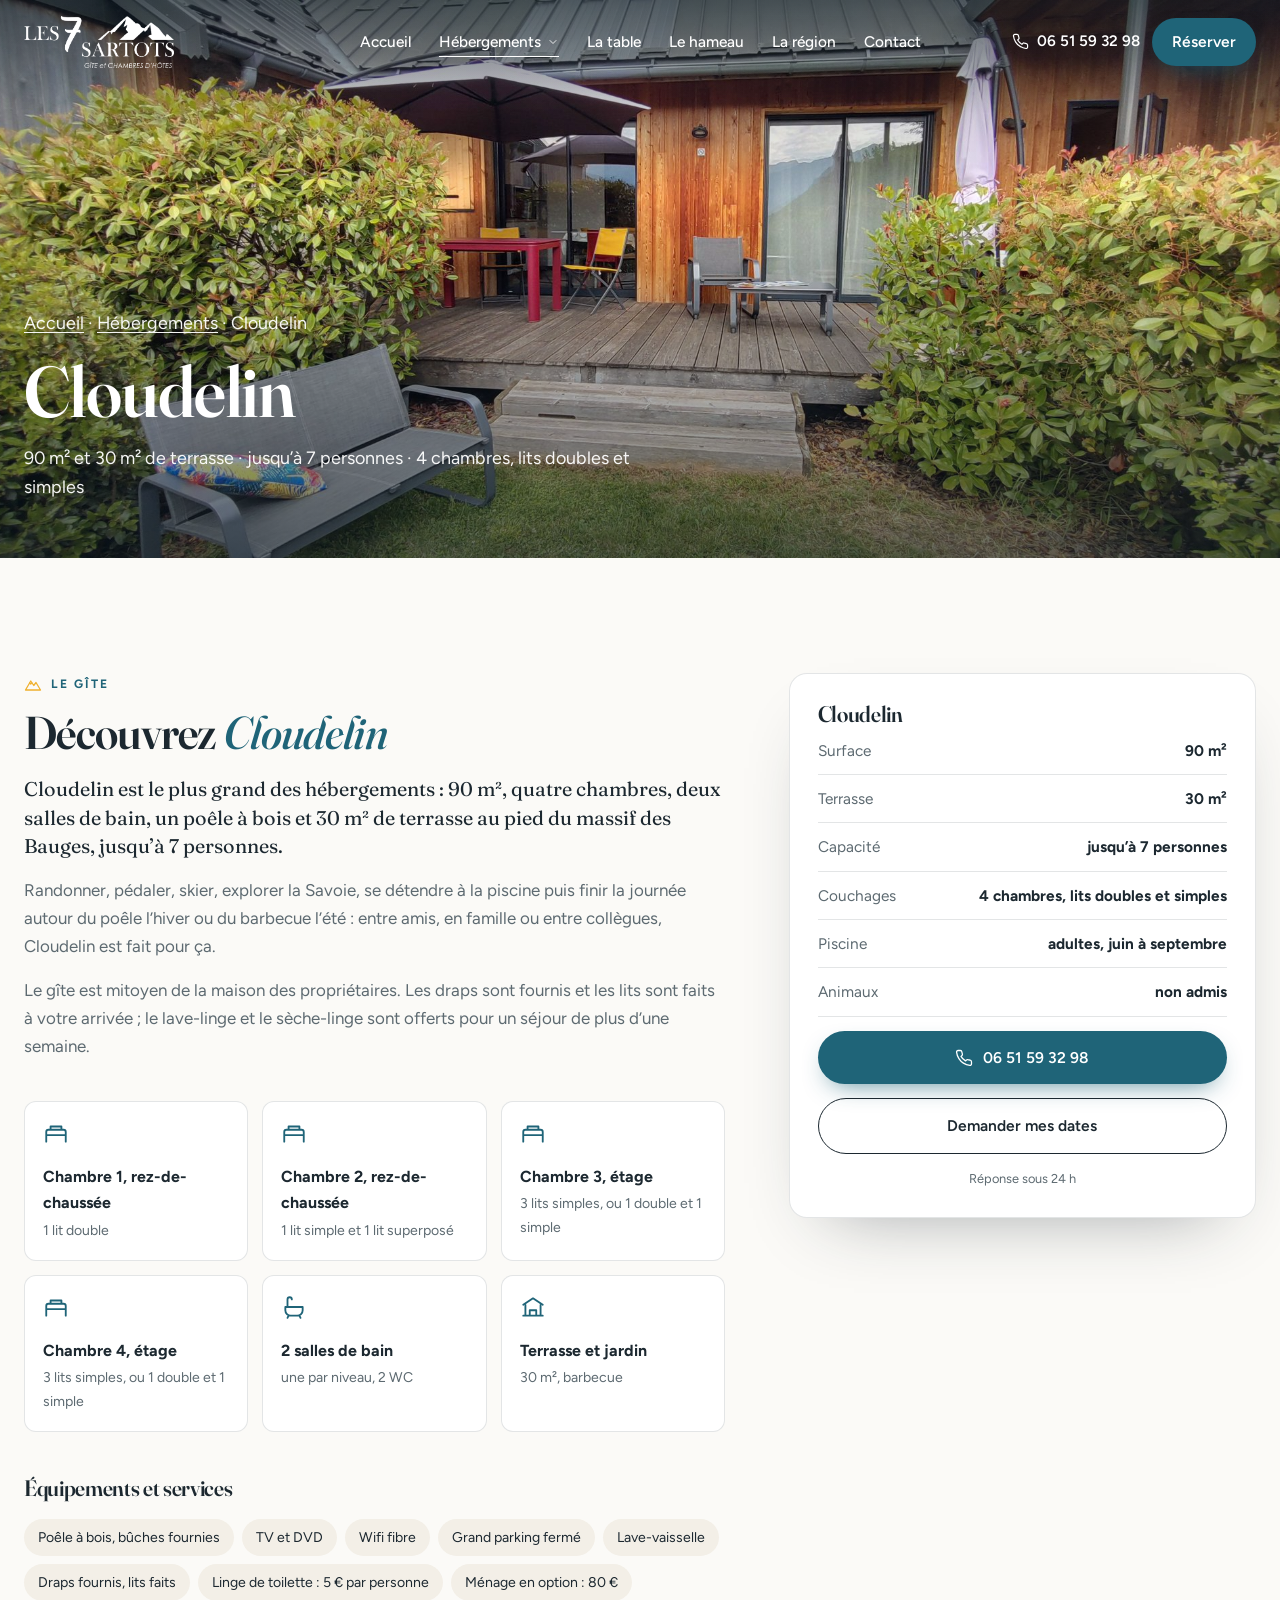
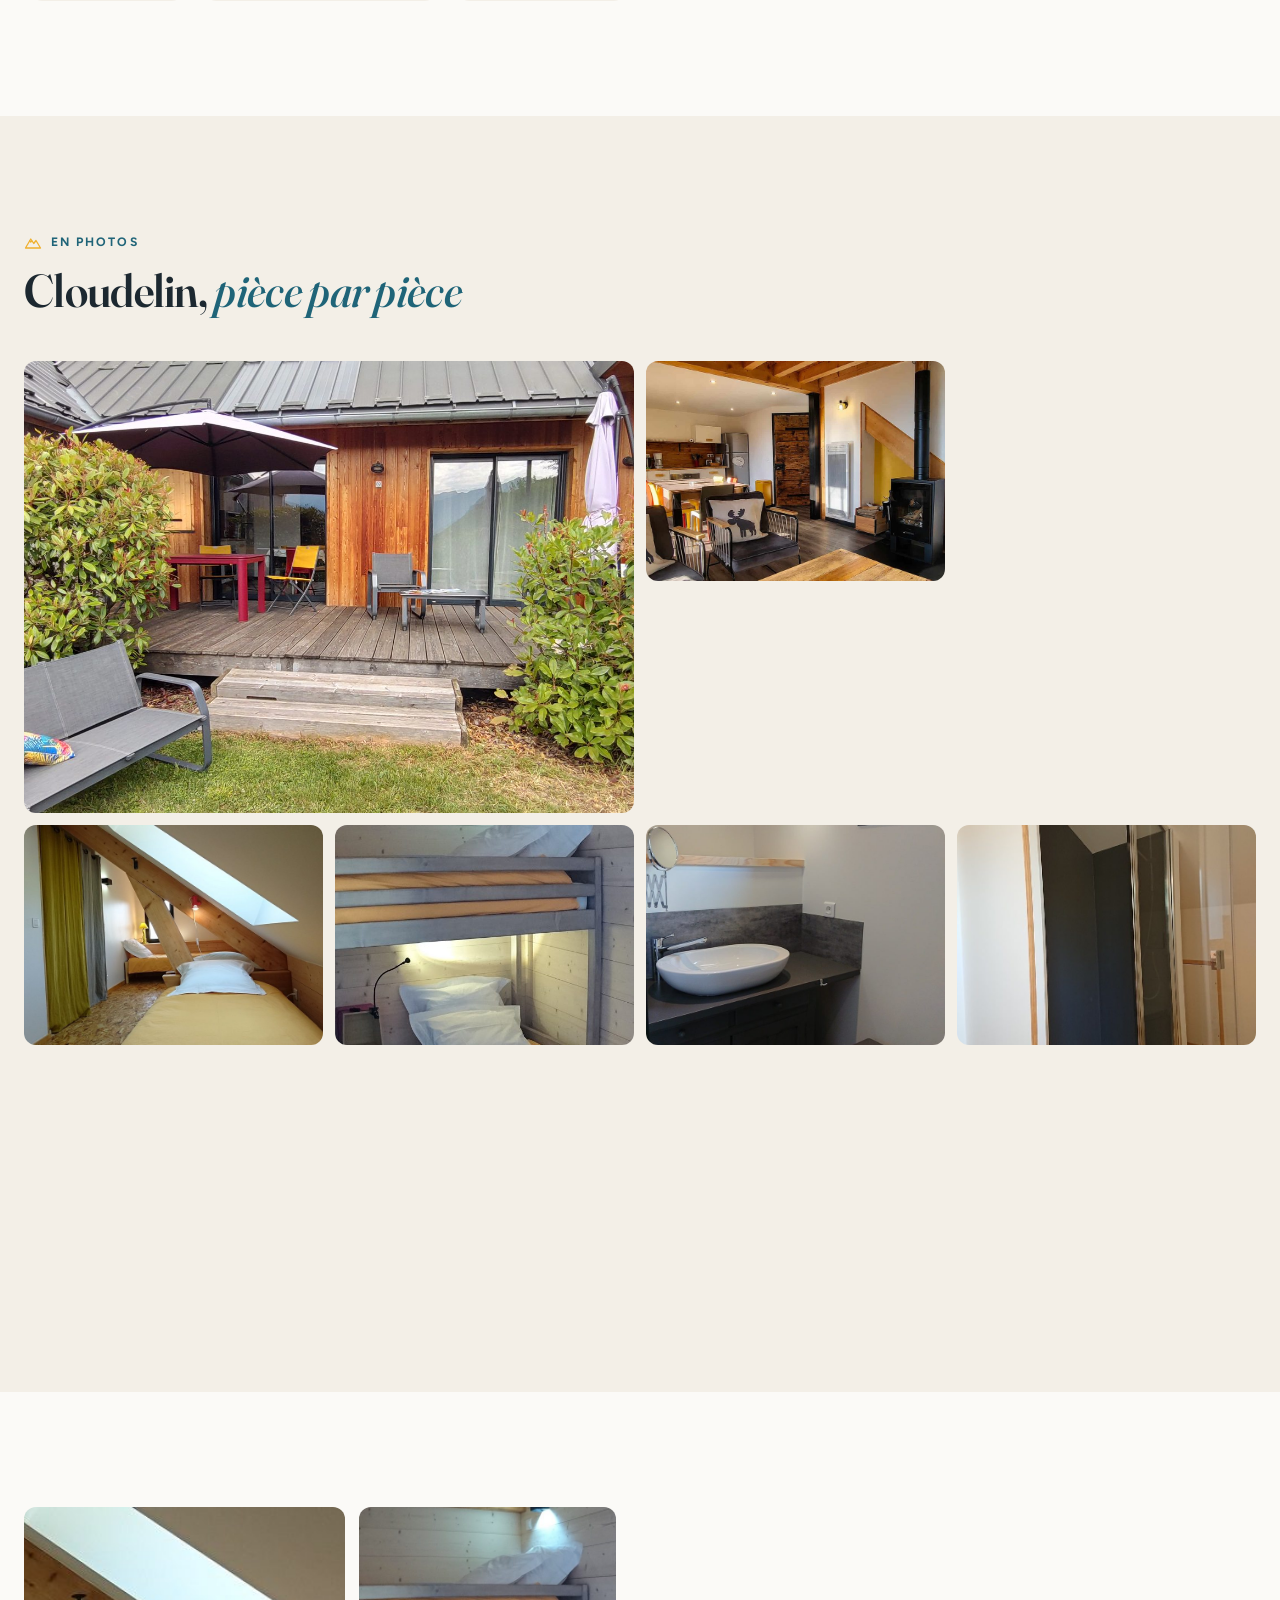
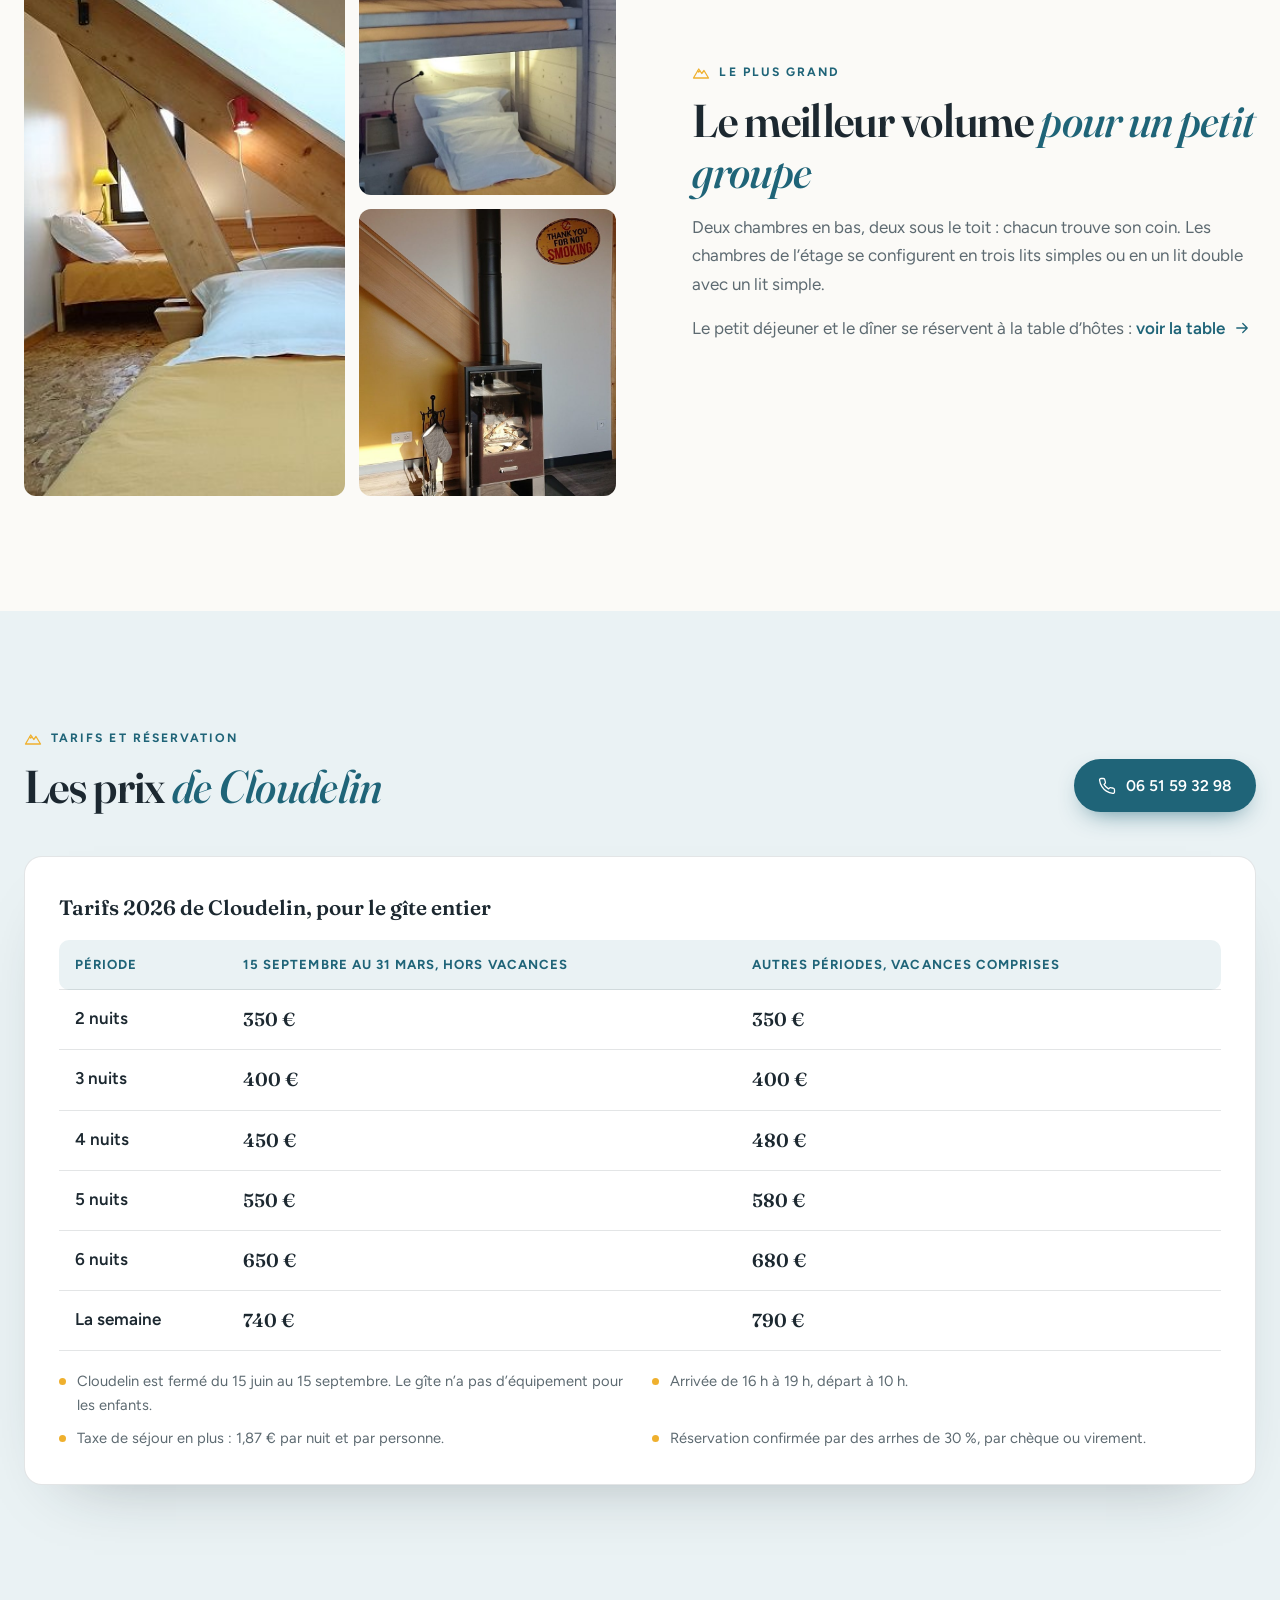
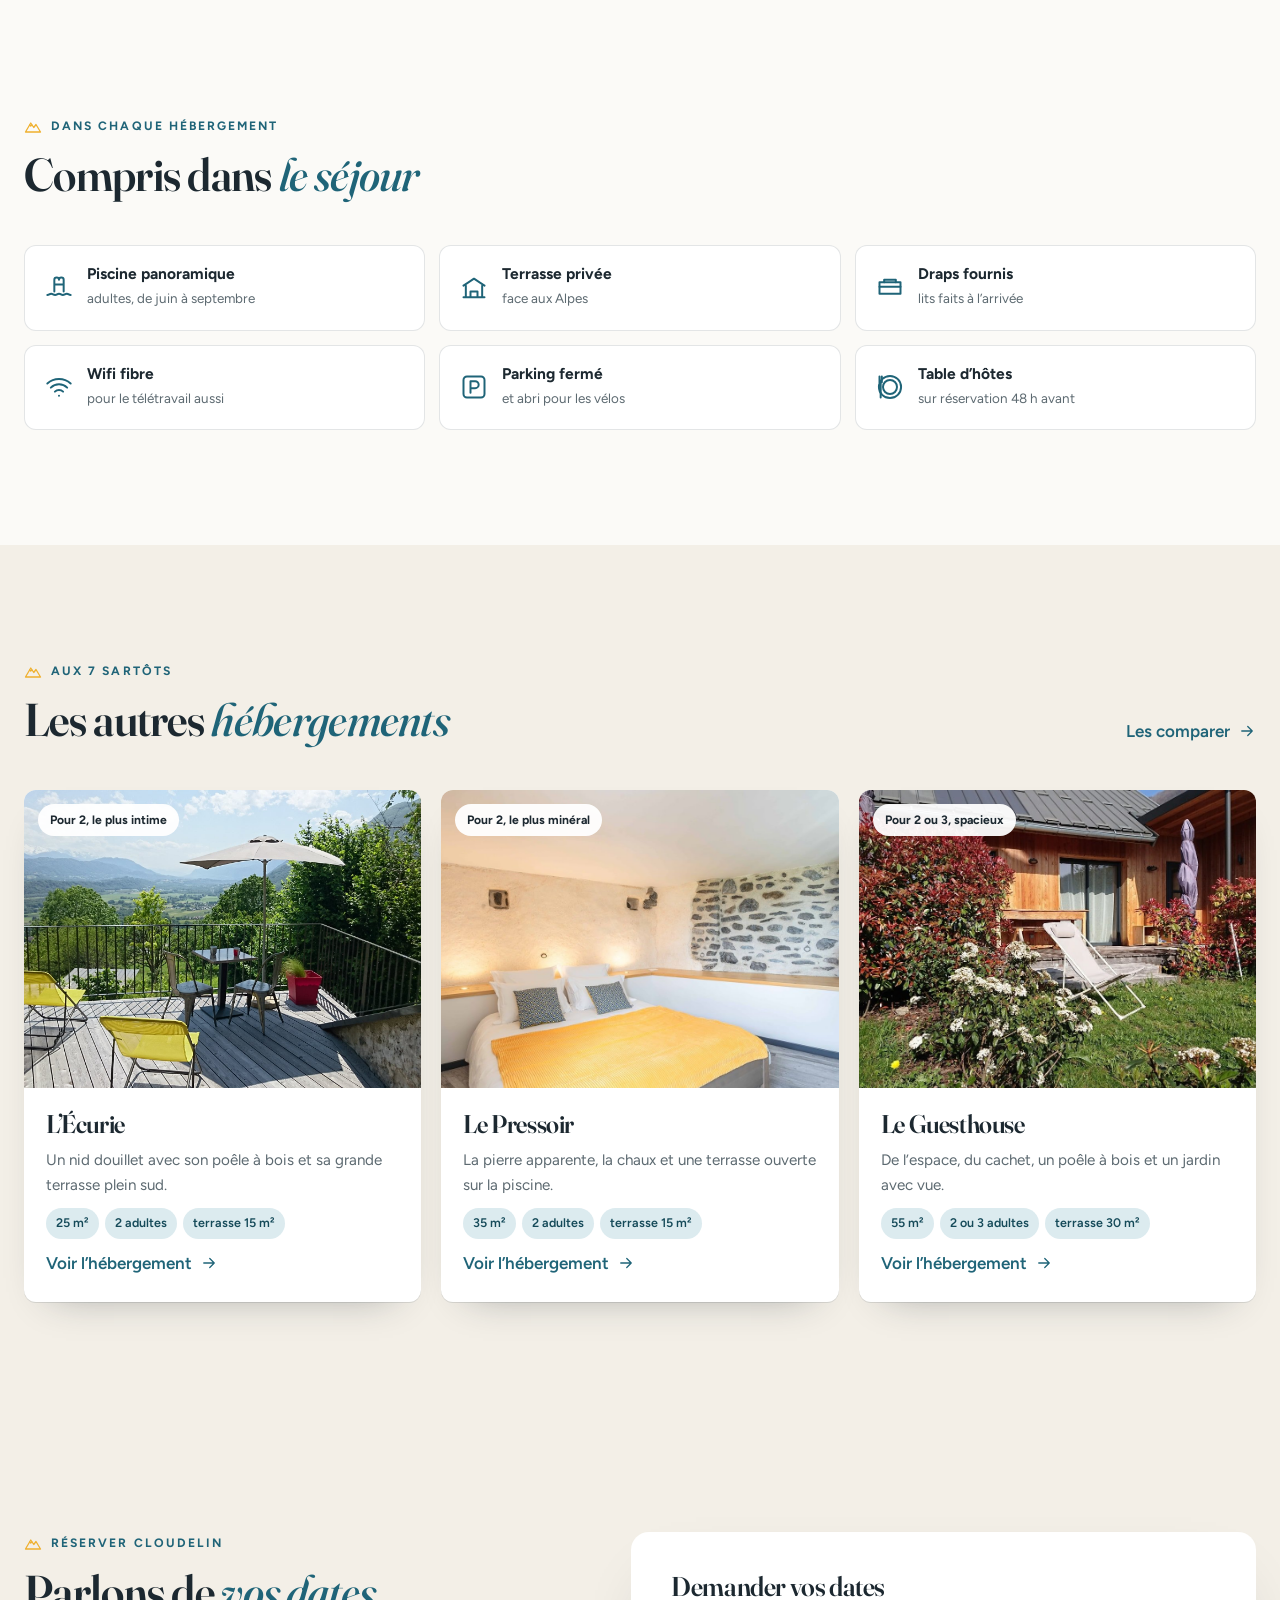
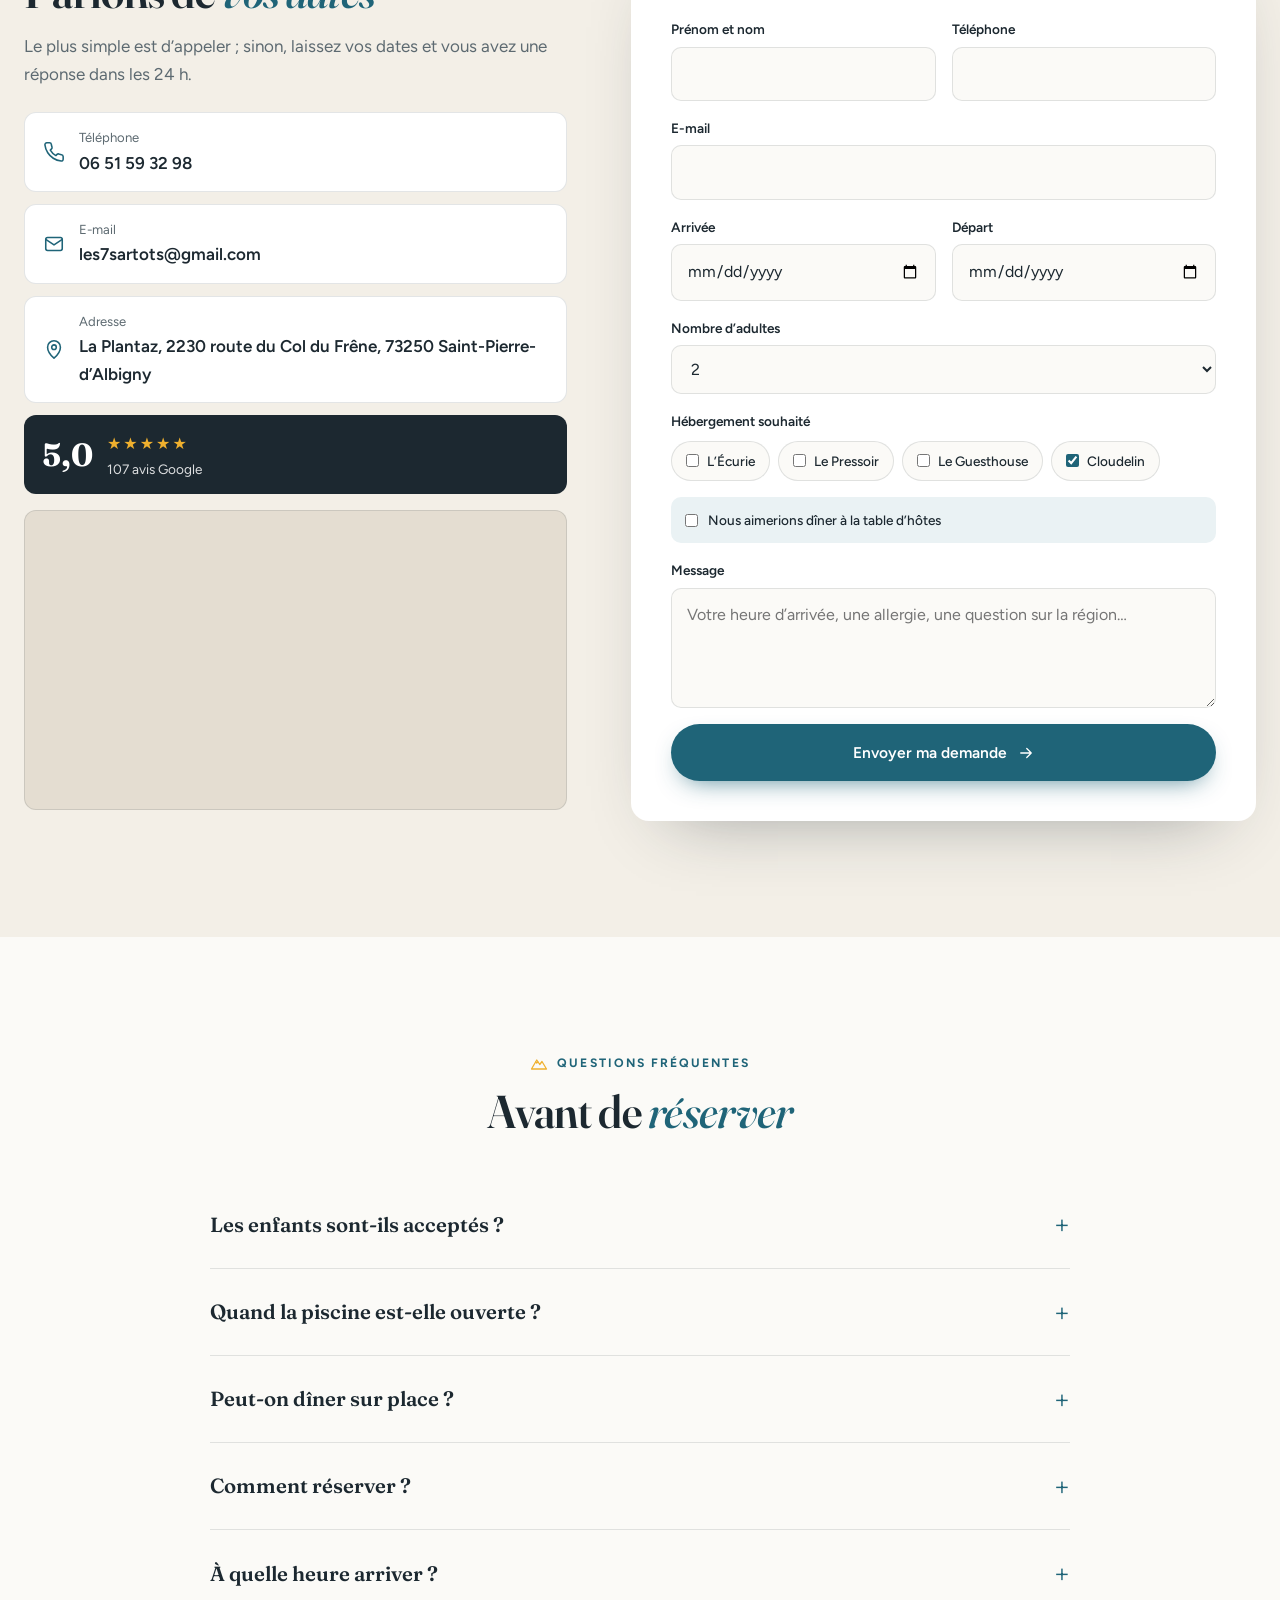
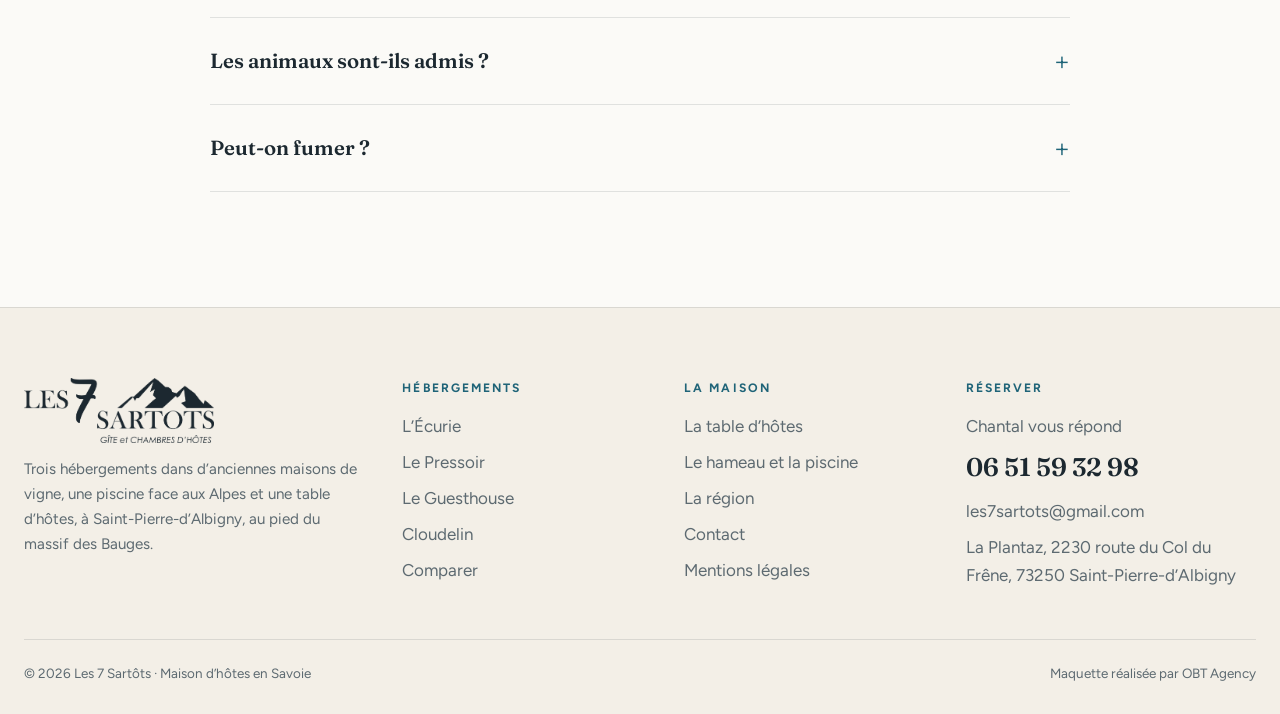
==== cloudelin.html @ 44a99a5c "Maquette Les 7 Sartôts, V1 du 23/10/2026 Co-Authored-By: Claude Opus 5.5 <noreply@anthropic.com>" ====
<!doctype html>
<html lang="fr">
<head>
<meta charset="utf-8">
<meta name="viewport" content="width=device-width, initial-scale=1">
<meta name="robots" content="noindex, nofollow">
<title>Cloudelin · Gîte aux 7 Sartôts, Savoie</title>
<meta name="description" content="Cloudelin : gîte de 90 m² pour jusqu’à 7 personnes, avec terrasse de 30 m² et piscine panoramique, à Saint-Pierre-d’Albigny en Savoie.">
<link rel="preconnect" href="https://fonts.googleapis.com">
<link rel="preconnect" href="https://fonts.gstatic.com" crossorigin>
<link href="https://fonts.googleapis.com/css2?family=Figtree:wght@400;500;600;700&family=Fraunces:ital,opsz,wght@0,9..144,500;0,9..144,600;1,9..144,500&display=swap" rel="stylesheet">
<link rel="stylesheet" href="css/style.css">
</head>
<body data-page="cloudelin">
<header class="entete">
  <div class="conteneur barre">
    <a class="logo " href="index.html" aria-label="Les 7 Sartôts, accueil"><img class="blanc" src="images/logo-blanc.png" alt="Les 7 Sartôts, gîte et chambres d’hôtes" width="973" height="333"><img class="sombre" src="images/logo-sombre.png" alt="" width="973" height="333"></a>
    <ul class="menu">
      <li><a href="index.html">Accueil</a></li>
      <li><a class="ouvrir actif" href="hebergements.html">Hébergements <svg viewBox="0 0 24 24" fill="none" stroke="currentColor" stroke-width="1.7" stroke-linecap="round" stroke-linejoin="round" aria-hidden="true"><path d="m6 9 6 6 6-6"/></svg></a>
        <div class="sous-menu"><a href="l-ecurie.html"><img src="images/ecurie/terrasse.jpg" alt=""><span>L’Écurie<small>25 m² · 2 adultes</small></span></a><a href="le-pressoir.html"><img src="images/pressoir/chambre.jpg" alt=""><span>Le Pressoir<small>35 m² · 2 adultes</small></span></a><a href="le-guesthouse.html"><img src="images/guesthouse/facade.jpg" alt=""><span>Le Guesthouse<small>55 m² · 2 ou 3 adultes</small></span></a><a href="cloudelin.html"><img src="images/cloudelin/maison.jpg" alt=""><span>Cloudelin<small>90 m² · jusqu’à 7 personnes</small></span></a><a class="tous" href="hebergements.html">Comparer les hébergements</a></div></li>
      <li><a href="la-table.html">La table</a></li>
      <li><a href="le-hameau.html">Le hameau</a></li>
      <li><a href="la-region.html">La région</a></li>
      <li><a href="contact.html">Contact</a></li>
    </ul>
    <div class="actions">
      <a class="tel-entete" href="tel:+33651593298"><svg viewBox="0 0 24 24" fill="none" stroke="currentColor" stroke-width="1.7" stroke-linecap="round" stroke-linejoin="round" aria-hidden="true"><path d="M22 16.9v3a2 2 0 0 1-2.2 2 19.8 19.8 0 0 1-8.6-3.1 19.5 19.5 0 0 1-6-6A19.8 19.8 0 0 1 2.1 4.2 2 2 0 0 1 4.1 2h3a2 2 0 0 1 2 1.7c.1 1 .4 1.9.7 2.8a2 2 0 0 1-.5 2.1L8 9.9a16 16 0 0 0 6 6l1.3-1.3a2 2 0 0 1 2.1-.4c.9.3 1.8.6 2.8.7a2 2 0 0 1 1.7 2z"/></svg><span>06 51 59 32 98</span></a>
      <a class="btn btn-plein" href="contact.html#reserver">Réserver</a>
      <button class="burger" aria-label="Menu" aria-expanded="false"><span></span></button>
    </div>
  </div>
</header>
<main>
<section class="bandeau">
  <img src="images/cloudelin/terrasse.jpg" alt="Cloudelin">
  <div class="conteneur">
    <p class="fil"><a href="index.html">Accueil</a> · <a href="hebergements.html">Hébergements</a> · Cloudelin</p>
    <h1>Cloudelin</h1>
    <p>90 m² et 30 m² de terrasse · jusqu’à 7 personnes · 4 chambres, lits doubles et simples</p>
  </div>
</section>

<section class="section">
  <div class="conteneur fiche">
    <div class="intro" data-reveal>
      <span class="surtitre"><svg viewBox="0 0 24 24" fill="none" stroke="currentColor" stroke-width="1.7" stroke-linecap="round" stroke-linejoin="round" aria-hidden="true"><path d="m2 20 7-12 4 6 3-4 6 10z"/><path d="m7.5 10.5 1.5 1.5 1.5-1.5"/></svg>Le gîte</span>
      <h2>Découvrez <em class="it">Cloudelin</em></h2>
      <p class="chapo">Cloudelin est le plus grand des hébergements : 90 m², quatre chambres, deux salles de bain, un poêle à bois et 30 m² de terrasse au pied du massif des Bauges, jusqu’à 7 personnes.</p>
      <p>Randonner, pédaler, skier, explorer la Savoie, se détendre à la piscine puis finir la journée autour du poêle l’hiver ou du barbecue l’été : entre amis, en famille ou entre collègues, Cloudelin est fait pour ça.</p><p>Le gîte est mitoyen de la maison des propriétaires. Les draps sont fournis et les lits sont faits à votre arrivée ; le lave-linge et le sèche-linge sont offerts pour un séjour de plus d’une semaine.</p>
      <div class="pieces"><div class="piece"><svg viewBox="0 0 24 24" fill="none" stroke="currentColor" stroke-width="1.7" stroke-linecap="round" stroke-linejoin="round" aria-hidden="true"><path d="M3 18v-7a2 2 0 0 1 2-2h14a2 2 0 0 1 2 2v7M3 14h18M3 18v2M21 18v2M7 9V6h10v3"/></svg><strong>Chambre 1, rez-de-chaussée</strong><small>1 lit double</small></div><div class="piece"><svg viewBox="0 0 24 24" fill="none" stroke="currentColor" stroke-width="1.7" stroke-linecap="round" stroke-linejoin="round" aria-hidden="true"><path d="M3 18v-7a2 2 0 0 1 2-2h14a2 2 0 0 1 2 2v7M3 14h18M3 18v2M21 18v2M7 9V6h10v3"/></svg><strong>Chambre 2, rez-de-chaussée</strong><small>1 lit simple et 1 lit superposé</small></div><div class="piece"><svg viewBox="0 0 24 24" fill="none" stroke="currentColor" stroke-width="1.7" stroke-linecap="round" stroke-linejoin="round" aria-hidden="true"><path d="M3 18v-7a2 2 0 0 1 2-2h14a2 2 0 0 1 2 2v7M3 14h18M3 18v2M21 18v2M7 9V6h10v3"/></svg><strong>Chambre 3, étage</strong><small>3 lits simples, ou 1 double et 1 simple</small></div><div class="piece"><svg viewBox="0 0 24 24" fill="none" stroke="currentColor" stroke-width="1.7" stroke-linecap="round" stroke-linejoin="round" aria-hidden="true"><path d="M3 18v-7a2 2 0 0 1 2-2h14a2 2 0 0 1 2 2v7M3 14h18M3 18v2M21 18v2M7 9V6h10v3"/></svg><strong>Chambre 4, étage</strong><small>3 lits simples, ou 1 double et 1 simple</small></div><div class="piece"><svg viewBox="0 0 24 24" fill="none" stroke="currentColor" stroke-width="1.7" stroke-linecap="round" stroke-linejoin="round" aria-hidden="true"><path d="M4 12h16v3a5 5 0 0 1-5 5H9a5 5 0 0 1-5-5zM6 12V5a2 2 0 0 1 4 0M7 20l-1 2M17 20l1 2"/></svg><strong>2 salles de bain</strong><small>une par niveau, 2 WC</small></div><div class="piece"><svg viewBox="0 0 24 24" fill="none" stroke="currentColor" stroke-width="1.7" stroke-linecap="round" stroke-linejoin="round" aria-hidden="true"><path d="M3 10 12 4l9 6"/><path d="M5 10v10M19 10v10M3 20h18M9 20v-5h6v5"/></svg><strong>Terrasse et jardin</strong><small>30 m², barbecue</small></div></div>
      <h3 class="titre-equip">Équipements et services</h3>
      <div class="equipements"><span>Poêle à bois, bûches fournies</span><span>TV et DVD</span><span>Wifi fibre</span><span>Grand parking fermé</span><span>Lave-vaisselle</span><span>Draps fournis, lits faits</span><span>Linge de toilette : 5 € par personne</span><span>Ménage en option : 80 €</span></div>
    </div>
    <aside class="encart" data-reveal>
      <h3>Cloudelin</h3>
      <div class="ligne"><span>Surface</span><strong>90 m²</strong></div>
      <div class="ligne"><span>Terrasse</span><strong>30 m²</strong></div>
      <div class="ligne"><span>Capacité</span><strong>jusqu’à 7 personnes</strong></div>
      <div class="ligne"><span>Couchages</span><strong>4 chambres, lits doubles et simples</strong></div>
      <div class="ligne"><span>Piscine</span><strong>adultes, juin à septembre</strong></div>
      <div class="ligne"><span>Animaux</span><strong>non admis</strong></div>
      <a class="btn btn-plein" href="tel:+33651593298"><svg viewBox="0 0 24 24" fill="none" stroke="currentColor" stroke-width="1.7" stroke-linecap="round" stroke-linejoin="round" aria-hidden="true"><path d="M22 16.9v3a2 2 0 0 1-2.2 2 19.8 19.8 0 0 1-8.6-3.1 19.5 19.5 0 0 1-6-6A19.8 19.8 0 0 1 2.1 4.2 2 2 0 0 1 4.1 2h3a2 2 0 0 1 2 1.7c.1 1 .4 1.9.7 2.8a2 2 0 0 1-.5 2.1L8 9.9a16 16 0 0 0 6 6l1.3-1.3a2 2 0 0 1 2.1-.4c.9.3 1.8.6 2.8.7a2 2 0 0 1 1.7 2z"/></svg> 06 51 59 32 98</a>
      <a class="btn btn-contour" href="contact.html?hebergement=cloudelin#reserver">Demander mes dates</a>
      <p class="petit-encart">Réponse sous 24 h</p>
    </aside>
  </div>
</section>

<section class="section creme">
  <div class="conteneur">
    <div class="entete-section"><div><span class="surtitre"><svg viewBox="0 0 24 24" fill="none" stroke="currentColor" stroke-width="1.7" stroke-linecap="round" stroke-linejoin="round" aria-hidden="true"><path d="m2 20 7-12 4 6 3-4 6 10z"/><path d="m7.5 10.5 1.5 1.5 1.5-1.5"/></svg>En photos</span><h2>Cloudelin, <em class="it">pièce par pièce</em></h2></div></div>
    <div class="mosaique" data-reveal><button class="grand" data-galerie="images/cloudelin/terrasse.jpg" data-legende="La grande terrasse" aria-label="Agrandir : La grande terrasse"><img src="images/cloudelin/terrasse.jpg" alt="La grande terrasse" loading="lazy" decoding="async"><span>La grande terrasse</span></button><button class="" data-galerie="images/cloudelin/sejour.jpg" data-legende="Le séjour et son poêle" aria-label="Agrandir : Le séjour et son poêle"><img src="images/cloudelin/sejour.jpg" alt="Le séjour et son poêle" loading="lazy" decoding="async"><span>Le séjour et son poêle</span></button><button class="" data-galerie="images/cloudelin/repas.jpg" data-legende="L’espace repas" aria-label="Agrandir : L’espace repas"><img src="images/cloudelin/repas.jpg" alt="L’espace repas" loading="lazy" decoding="async"><span>L’espace repas</span></button><button class="" data-galerie="images/cloudelin/cuisine.jpg" data-legende="La cuisine" aria-label="Agrandir : La cuisine"><img src="images/cloudelin/cuisine.jpg" alt="La cuisine" loading="lazy" decoding="async"><span>La cuisine</span></button><button class="" data-galerie="images/cloudelin/chambre.jpg" data-legende="La chambre du rez-de-chaussée" aria-label="Agrandir : La chambre du rez-de-chaussée"><img src="images/cloudelin/chambre.jpg" alt="La chambre du rez-de-chaussée" loading="lazy" decoding="async"><span>La chambre du rez-de-chaussée</span></button><button class="" data-galerie="images/cloudelin/chambre-etage.jpg" data-legende="Une chambre de l’étage" aria-label="Agrandir : Une chambre de l’étage"><img src="images/cloudelin/chambre-etage.jpg" alt="Une chambre de l’étage" loading="lazy" decoding="async"><span>Une chambre de l’étage</span></button><button class="" data-galerie="images/cloudelin/superpose.jpg" data-legende="Le lit superposé" aria-label="Agrandir : Le lit superposé"><img src="images/cloudelin/superpose.jpg" alt="Le lit superposé" loading="lazy" decoding="async"><span>Le lit superposé</span></button><button class="" data-galerie="images/cloudelin/salle-de-bain.jpg" data-legende="La salle de bain de l’étage" aria-label="Agrandir : La salle de bain de l’étage"><img src="images/cloudelin/salle-de-bain.jpg" alt="La salle de bain de l’étage" loading="lazy" decoding="async"><span>La salle de bain de l’étage</span></button><button class="" data-galerie="images/cloudelin/douche.jpg" data-legende="La douche à l’italienne" aria-label="Agrandir : La douche à l’italienne"><img src="images/cloudelin/douche.jpg" alt="La douche à l’italienne" loading="lazy" decoding="async"><span>La douche à l’italienne</span></button><button class="large" data-galerie="images/cloudelin/maison.jpg" data-legende="Cloudelin côté est" aria-label="Agrandir : Cloudelin côté est"><img src="images/cloudelin/maison.jpg" alt="Cloudelin côté est" loading="lazy" decoding="async"><span>Cloudelin côté est</span></button><button class="" data-galerie="images/cloudelin/terrasse-vue.jpg" data-legende="La terrasse face aux montagnes" aria-label="Agrandir : La terrasse face aux montagnes"><img src="images/cloudelin/terrasse-vue.jpg" alt="La terrasse face aux montagnes" loading="lazy" decoding="async"><span>La terrasse face aux montagnes</span></button><button class="" data-galerie="images/cloudelin/vue.jpg" data-legende="La vue sur la Lauzière" aria-label="Agrandir : La vue sur la Lauzière"><img src="images/cloudelin/vue.jpg" alt="La vue sur la Lauzière" loading="lazy" decoding="async"><span>La vue sur la Lauzière</span></button></div>
  </div>
</section>

<section class="section">
  <div class="conteneur duo">
    <div class="duo-photos" data-reveal><img src="images/cloudelin/chambre-etage.jpg" alt="Cloudelin : Une chambre de l’étage" loading="lazy" decoding="async"><img src="images/cloudelin/superpose.jpg" alt="Cloudelin : Le lit superposé" loading="lazy" decoding="async"><img src="images/cloudelin/poele.jpg" alt="Cloudelin : Le plus grand" loading="lazy" decoding="async"></div>
    <div class="duo-texte" data-reveal>
      <span class="surtitre"><svg viewBox="0 0 24 24" fill="none" stroke="currentColor" stroke-width="1.7" stroke-linecap="round" stroke-linejoin="round" aria-hidden="true"><path d="m2 20 7-12 4 6 3-4 6 10z"/><path d="m7.5 10.5 1.5 1.5 1.5-1.5"/></svg>Le plus grand</span>
      <h2>Le meilleur volume <em class="it">pour un petit groupe</em></h2>
      <p>Deux chambres en bas, deux sous le toit : chacun trouve son coin. Les chambres de l’étage se configurent en trois lits simples ou en un lit double avec un lit simple.</p>
      <p>Le petit déjeuner et le dîner se réservent à la table d’hôtes : <a class="lien-fleche" href="la-table.html">voir la table <svg viewBox="0 0 24 24" fill="none" stroke="currentColor" stroke-width="1.7" stroke-linecap="round" stroke-linejoin="round" aria-hidden="true"><path d="M5 12h14M13 6l6 6-6 6"/></svg></a></p>
    </div>
  </div>
</section>

<section class="section glacier" id="tarifs">
  <div class="conteneur">
    <div class="entete-section"><div><span class="surtitre"><svg viewBox="0 0 24 24" fill="none" stroke="currentColor" stroke-width="1.7" stroke-linecap="round" stroke-linejoin="round" aria-hidden="true"><path d="m2 20 7-12 4 6 3-4 6 10z"/><path d="m7.5 10.5 1.5 1.5 1.5-1.5"/></svg>Tarifs et réservation</span><h2>Les prix <em class="it">de Cloudelin</em></h2></div><a class="btn btn-plein" href="tel:+33651593298"><svg viewBox="0 0 24 24" fill="none" stroke="currentColor" stroke-width="1.7" stroke-linecap="round" stroke-linejoin="round" aria-hidden="true"><path d="M22 16.9v3a2 2 0 0 1-2.2 2 19.8 19.8 0 0 1-8.6-3.1 19.5 19.5 0 0 1-6-6A19.8 19.8 0 0 1 2.1 4.2 2 2 0 0 1 4.1 2h3a2 2 0 0 1 2 1.7c.1 1 .4 1.9.7 2.8a2 2 0 0 1-.5 2.1L8 9.9a16 16 0 0 0 6 6l1.3-1.3a2 2 0 0 1 2.1-.4c.9.3 1.8.6 2.8.7a2 2 0 0 1 1.7 2z"/></svg> 06 51 59 32 98</a></div>
    <div class="tarifs" data-reveal>
  <div class="tableau-defile"><table><caption>Tarifs 2026 de Cloudelin, pour le gîte entier</caption><thead><tr><th scope="col">Période</th><th scope="col">15 septembre au 31 mars, hors vacances</th><th scope="col">Autres périodes, vacances comprises</th></tr></thead><tbody><tr><th scope="row">2 nuits</th><td>350 €</td><td>350 €</td></tr><tr><th scope="row">3 nuits</th><td>400 €</td><td>400 €</td></tr><tr><th scope="row">4 nuits</th><td>450 €</td><td>480 €</td></tr><tr><th scope="row">5 nuits</th><td>550 €</td><td>580 €</td></tr><tr><th scope="row">6 nuits</th><td>650 €</td><td>680 €</td></tr><tr><th scope="row">La semaine</th><td>740 €</td><td>790 €</td></tr></tbody></table></div>
  <ul class="notes-tarifs"><li>Cloudelin est fermé du 15 juin au 15 septembre. Le gîte n’a pas d’équipement pour les enfants.</li><li>Arrivée de 16 h à 19 h, départ à 10 h.</li><li>Taxe de séjour en plus : 1,87 € par nuit et par personne.</li><li>Réservation confirmée par des arrhes de 30 %, par chèque ou virement.</li></ul>
</div>
  </div>
</section>

<section class="section">
  <div class="conteneur">
    <div class="entete-section"><div><span class="surtitre"><svg viewBox="0 0 24 24" fill="none" stroke="currentColor" stroke-width="1.7" stroke-linecap="round" stroke-linejoin="round" aria-hidden="true"><path d="m2 20 7-12 4 6 3-4 6 10z"/><path d="m7.5 10.5 1.5 1.5 1.5-1.5"/></svg>Dans chaque hébergement</span><h2>Compris dans <em class="it">le séjour</em></h2></div></div>
    <div class="compris"><div class="bloc" data-reveal><svg viewBox="0 0 24 24" fill="none" stroke="currentColor" stroke-width="1.7" stroke-linecap="round" stroke-linejoin="round" aria-hidden="true"><path d="M2 18c1.7 0 1.7-1 3.3-1s1.7 1 3.4 1 1.6-1 3.3-1 1.7 1 3.3 1 1.7-1 3.4-1 1.6 1 3.3 1"/><path d="M8 15V5a2 2 0 0 1 4 0M16 15V5a2 2 0 0 0-4 0M8 9h8"/></svg><div><strong>Piscine panoramique</strong><small>adultes, de juin à septembre</small></div></div><div class="bloc" data-reveal><svg viewBox="0 0 24 24" fill="none" stroke="currentColor" stroke-width="1.7" stroke-linecap="round" stroke-linejoin="round" aria-hidden="true"><path d="M3 10 12 4l9 6"/><path d="M5 10v10M19 10v10M3 20h18M9 20v-5h6v5"/></svg><div><strong>Terrasse privée</strong><small>face aux Alpes</small></div></div><div class="bloc" data-reveal><svg viewBox="0 0 24 24" fill="none" stroke="currentColor" stroke-width="1.7" stroke-linecap="round" stroke-linejoin="round" aria-hidden="true"><path d="M3 7h18v10H3z"/><path d="M3 11h18M7 7V5h10v2"/></svg><div><strong>Draps fournis</strong><small>lits faits à l’arrivée</small></div></div><div class="bloc" data-reveal><svg viewBox="0 0 24 24" fill="none" stroke="currentColor" stroke-width="1.7" stroke-linecap="round" stroke-linejoin="round" aria-hidden="true"><path d="M5 12.5a10 10 0 0 1 14 0M8.5 16a5 5 0 0 1 7 0M2 9a15 15 0 0 1 20 0M12 19.5h.01"/></svg><div><strong>Wifi fibre</strong><small>pour le télétravail aussi</small></div></div><div class="bloc" data-reveal><svg viewBox="0 0 24 24" fill="none" stroke="currentColor" stroke-width="1.7" stroke-linecap="round" stroke-linejoin="round" aria-hidden="true"><rect x="3" y="3" width="18" height="18" rx="3"/><path d="M9 17V7h4a3 3 0 0 1 0 6H9"/></svg><div><strong>Parking fermé</strong><small>et abri pour les vélos</small></div></div><div class="bloc" data-reveal><svg viewBox="0 0 24 24" fill="none" stroke="currentColor" stroke-width="1.7" stroke-linecap="round" stroke-linejoin="round" aria-hidden="true"><circle cx="12" cy="12" r="6"/><circle cx="12" cy="12" r="9.5"/><path d="M3 3v5M5 3v5M4 8v13"/></svg><div><strong>Table d’hôtes</strong><small>sur réservation 48 h avant</small></div></div></div>
  </div>
</section>

<section class="section creme">
  <div class="conteneur">
    <div class="entete-section"><div><span class="surtitre"><svg viewBox="0 0 24 24" fill="none" stroke="currentColor" stroke-width="1.7" stroke-linecap="round" stroke-linejoin="round" aria-hidden="true"><path d="m2 20 7-12 4 6 3-4 6 10z"/><path d="m7.5 10.5 1.5 1.5 1.5-1.5"/></svg>Aux 7 Sartôts</span><h2>Les autres <em class="it">hébergements</em></h2></div><a class="lien-fleche" href="hebergements.html">Les comparer <svg viewBox="0 0 24 24" fill="none" stroke="currentColor" stroke-width="1.7" stroke-linecap="round" stroke-linejoin="round" aria-hidden="true"><path d="M5 12h14M13 6l6 6-6 6"/></svg></a></div>
    <div class="autres-gites"><a class="carte-gite" href="l-ecurie.html">
  <div class="visuel"><img src="images/ecurie/terrasse.jpg" alt="L’Écurie" loading="lazy" decoding="async"><span class="etiquette">Pour 2, le plus intime</span></div>
  <div class="corps">
    <h3>L’Écurie</h3>
    <p>Un nid douillet avec son poêle à bois et sa grande terrasse plein sud.</p>
    <div class="pastilles"><span>25 m²</span><span>2 adultes</span><span>terrasse 15 m²</span></div>
    <span class="lien-fleche">Voir l’hébergement <svg viewBox="0 0 24 24" fill="none" stroke="currentColor" stroke-width="1.7" stroke-linecap="round" stroke-linejoin="round" aria-hidden="true"><path d="M5 12h14M13 6l6 6-6 6"/></svg></span>
  </div>
</a><a class="carte-gite" href="le-pressoir.html">
  <div class="visuel"><img src="images/pressoir/chambre.jpg" alt="Le Pressoir" loading="lazy" decoding="async"><span class="etiquette">Pour 2, le plus minéral</span></div>
  <div class="corps">
    <h3>Le Pressoir</h3>
    <p>La pierre apparente, la chaux et une terrasse ouverte sur la piscine.</p>
    <div class="pastilles"><span>35 m²</span><span>2 adultes</span><span>terrasse 15 m²</span></div>
    <span class="lien-fleche">Voir l’hébergement <svg viewBox="0 0 24 24" fill="none" stroke="currentColor" stroke-width="1.7" stroke-linecap="round" stroke-linejoin="round" aria-hidden="true"><path d="M5 12h14M13 6l6 6-6 6"/></svg></span>
  </div>
</a><a class="carte-gite" href="le-guesthouse.html">
  <div class="visuel"><img src="images/guesthouse/facade.jpg" alt="Le Guesthouse" loading="lazy" decoding="async"><span class="etiquette">Pour 2 ou 3, spacieux</span></div>
  <div class="corps">
    <h3>Le Guesthouse</h3>
    <p>De l’espace, du cachet, un poêle à bois et un jardin avec vue.</p>
    <div class="pastilles"><span>55 m²</span><span>2 ou 3 adultes</span><span>terrasse 30 m²</span></div>
    <span class="lien-fleche">Voir l’hébergement <svg viewBox="0 0 24 24" fill="none" stroke="currentColor" stroke-width="1.7" stroke-linecap="round" stroke-linejoin="round" aria-hidden="true"><path d="M5 12h14M13 6l6 6-6 6"/></svg></span>
  </div>
</a></div>
  </div>
</section>

<section class="section creme">
  <div class="conteneur contact-grille">
    <div data-reveal>
      <span class="surtitre"><svg viewBox="0 0 24 24" fill="none" stroke="currentColor" stroke-width="1.7" stroke-linecap="round" stroke-linejoin="round" aria-hidden="true"><path d="m2 20 7-12 4 6 3-4 6 10z"/><path d="m7.5 10.5 1.5 1.5 1.5-1.5"/></svg>Réserver Cloudelin</span>
      <h2>Parlons de <em class="it">vos dates</em></h2>
      <p class="intro-contact">Le plus simple est d’appeler ; sinon, laissez vos dates et vous avez une réponse dans les 24 h.</p>
      <div class="coordonnees">
  <a href="tel:+33651593298"><svg viewBox="0 0 24 24" fill="none" stroke="currentColor" stroke-width="1.7" stroke-linecap="round" stroke-linejoin="round" aria-hidden="true"><path d="M22 16.9v3a2 2 0 0 1-2.2 2 19.8 19.8 0 0 1-8.6-3.1 19.5 19.5 0 0 1-6-6A19.8 19.8 0 0 1 2.1 4.2 2 2 0 0 1 4.1 2h3a2 2 0 0 1 2 1.7c.1 1 .4 1.9.7 2.8a2 2 0 0 1-.5 2.1L8 9.9a16 16 0 0 0 6 6l1.3-1.3a2 2 0 0 1 2.1-.4c.9.3 1.8.6 2.8.7a2 2 0 0 1 1.7 2z"/></svg><span><small>Téléphone</small><strong>06 51 59 32 98</strong></span></a>
  <a href="mailto:les7sartots@gmail.com"><svg viewBox="0 0 24 24" fill="none" stroke="currentColor" stroke-width="1.7" stroke-linecap="round" stroke-linejoin="round" aria-hidden="true"><rect x="3" y="5" width="18" height="14" rx="2"/><path d="m3 7 9 6 9-6"/></svg><span><small>E-mail</small><strong>les7sartots@gmail.com</strong></span></a>
  <a href="https://www.google.com/maps/place/G%C3%AEtes+et+chambres+d%27h%C3%B4tes+-+Piscine+-+Les7Sart%C3%B4ts/@45.576599,6.1528576,17z/data=!4m6!3m5!1s0x478bb79be70e8235:0xf3c6ec933bf618c9!8m2!3d45.576599!4d6.1528576" target="_blank" rel="noopener"><svg viewBox="0 0 24 24" fill="none" stroke="currentColor" stroke-width="1.7" stroke-linecap="round" stroke-linejoin="round" aria-hidden="true"><path d="M12 22s7-6.1 7-12a7 7 0 0 0-14 0c0 5.9 7 12 7 12z"/><circle cx="12" cy="10" r="2.5"/></svg><span><small>Adresse</small><strong>La Plantaz, 2230 route du Col du Frêne, 73250 Saint-Pierre-d’Albigny</strong></span></a>
</div>
      <a class="note-carte" href="https://www.google.com/maps/place/G%C3%AEtes+et+chambres+d%27h%C3%B4tes+-+Piscine+-+Les7Sart%C3%B4ts/@45.576599,6.1528576,17z/data=!4m6!3m5!1s0x478bb79be70e8235:0xf3c6ec933bf618c9!8m2!3d45.576599!4d6.1528576" target="_blank" rel="noopener"><strong>5,0</strong><span><span class="etoiles">★★★★★</span><small>107 avis Google</small></span></a>
      <div class="carte-maps"><iframe src="https://maps.google.com/maps?q=45.576599,6.1528576&z=11&output=embed" title="Les 7 Sartôts sur Google Maps" loading="lazy" referrerpolicy="no-referrer-when-downgrade"></iframe></div>
    </div>
    <div data-reveal><form class="formulaire" id="reserver" novalidate>
  <h3>Demander vos dates</h3>
  <label>Prénom et nom<input type="text" name="nom" autocomplete="name" required></label>
  <label>Téléphone<input type="tel" name="tel" autocomplete="tel"></label>
  <label class="plein-l">E-mail<input type="email" name="email" autocomplete="email" required></label>
  <label>Arrivée<input type="date" name="arrivee"></label>
  <label>Départ<input type="date" name="depart"></label>
  <label class="plein-l">Nombre d’adultes<select name="adultes"><option>1</option><option selected>2</option><option>3</option><option>4</option><option>5</option><option>6</option><option>7</option></select></label>
  <div class="plein-l"><span class="etiquette-champ">Hébergement souhaité</span><div class="choix-gites"><label><input type="checkbox" name="hebergement" value="L’Écurie"> L’Écurie</label><label><input type="checkbox" name="hebergement" value="Le Pressoir"> Le Pressoir</label><label><input type="checkbox" name="hebergement" value="Le Guesthouse"> Le Guesthouse</label><label><input type="checkbox" name="hebergement" value="Cloudelin" checked> Cloudelin</label></div></div>
  <label class="plein-l choix-table"><input type="checkbox" name="table"> Nous aimerions dîner à la table d’hôtes</label>
  <label class="plein-l">Message<textarea name="message" placeholder="Votre heure d’arrivée, une allergie, une question sur la région…"></textarea></label>
  <button class="btn btn-plein envoyer" type="submit">Envoyer ma demande <svg viewBox="0 0 24 24" fill="none" stroke="currentColor" stroke-width="1.7" stroke-linecap="round" stroke-linejoin="round" aria-hidden="true"><path d="M5 12h14M13 6l6 6-6 6"/></svg></button>
  <p class="merci">Merci ! Chantal vous répond dans les 24 h avec les disponibilités. (Maquette : aucun message n’est envoyé.)</p>
</form></div>
  </div>
</section>
<section class="section">
  <div class="conteneur">
    <div class="entete-section centre"><div><span class="surtitre"><svg viewBox="0 0 24 24" fill="none" stroke="currentColor" stroke-width="1.7" stroke-linecap="round" stroke-linejoin="round" aria-hidden="true"><path d="m2 20 7-12 4 6 3-4 6 10z"/><path d="m7.5 10.5 1.5 1.5 1.5-1.5"/></svg>Questions fréquentes</span><h2>Avant de <em class="it">réserver</em></h2></div></div>
    <div class="faq"><details><summary>Les enfants sont-ils acceptés ?</summary><p>Les 7 Sartôts sont une maison d’hôtes pensée pour les adultes : la piscine est réservée aux plus de 18 ans et les hébergements n’ont pas d’équipement pour les enfants.</p></details><details><summary>Quand la piscine est-elle ouverte ?</summary><p>Tous les jours de juin à fin septembre, de 11 h 15 à 19 h, sauf intempéries ou maintenance. Elle est réservée aux adultes.</p></details><details><summary>Peut-on dîner sur place ?</summary><p>Oui, à la table d’hôtes, sur réservation au moins 48 h à l’avance : 25 € par personne, servi à 19 h 30. Le petit déjeuner est à 10 € par personne, entre 8 h et 9 h 30.</p></details><details><summary>Comment réserver ?</summary><p>Appelez au 06 51 59 32 98 ou envoyez une demande avec le formulaire : vous avez une réponse dans les 24 h. Pour confirmer, des arrhes de 30 % sont demandées, par chèque ou virement.</p></details><details><summary>À quelle heure arriver ?</summary><p>Entre 16 h et 19 h. Si vous arrivez plus tard, prévenez-nous. Le départ se fait à 10 h 30 (10 h en été ; 10 h toute l’année au Guesthouse et à Cloudelin).</p></details><details><summary>Les animaux sont-ils admis ?</summary><p>Non, les animaux ne sont pas admis aux 7 Sartôts.</p></details><details><summary>Peut-on fumer ?</summary><p>Les gîtes, les terrasses et la piscine sont non-fumeurs. Un espace est aménagé pour les fumeurs : la télécabine, une vraie cabine de remontée mécanique posée dans le jardin.</p></details></div>
  </div>
</section>
</main>
<footer class="pied">
  <div class="conteneur">
    <div class="grille">
      <div>
        <a class="logo-pied" href="index.html"><img src="images/logo-sombre.png" alt="Les 7 Sartôts" width="973" height="333"></a>
        <p>Trois hébergements dans d’anciennes maisons de vigne, une piscine face aux Alpes et une table d’hôtes, à Saint-Pierre-d’Albigny, au pied du massif des Bauges.</p>
      </div>
      <div><h4>Hébergements</h4><ul><li><a href="l-ecurie.html">L’Écurie</a></li><li><a href="le-pressoir.html">Le Pressoir</a></li><li><a href="le-guesthouse.html">Le Guesthouse</a></li><li><a href="cloudelin.html">Cloudelin</a></li><li><a href="hebergements.html">Comparer</a></li></ul></div>
      <div><h4>La maison</h4><ul><li><a href="la-table.html">La table d’hôtes</a></li><li><a href="le-hameau.html">Le hameau et la piscine</a></li><li><a href="la-region.html">La région</a></li><li><a href="contact.html">Contact</a></li><li><a href="mentions-legales.html">Mentions légales</a></li></ul></div>
      <div><h4>Réserver</h4><ul><li>Chantal vous répond<a class="tel-pied" href="tel:+33651593298">06 51 59 32 98</a></li><li><a href="mailto:les7sartots@gmail.com">les7sartots@gmail.com</a></li><li>La Plantaz, 2230 route du Col du Frêne, 73250 Saint-Pierre-d’Albigny</li></ul></div>
    </div>
    <div class="bas"><span>© 2026 Les 7 Sartôts · Maison d’hôtes en Savoie</span><span>Maquette réalisée par OBT Agency</span></div>
  </div>
</footer>
<nav class="barre-mobile" aria-label="Contact rapide">
  <a class="appeler" href="tel:+33651593298"><svg viewBox="0 0 24 24" fill="none" stroke="currentColor" stroke-width="1.7" stroke-linecap="round" stroke-linejoin="round" aria-hidden="true"><path d="M22 16.9v3a2 2 0 0 1-2.2 2 19.8 19.8 0 0 1-8.6-3.1 19.5 19.5 0 0 1-6-6A19.8 19.8 0 0 1 2.1 4.2 2 2 0 0 1 4.1 2h3a2 2 0 0 1 2 1.7c.1 1 .4 1.9.7 2.8a2 2 0 0 1-.5 2.1L8 9.9a16 16 0 0 0 6 6l1.3-1.3a2 2 0 0 1 2.1-.4c.9.3 1.8.6 2.8.7a2 2 0 0 1 1.7 2z"/></svg> Appeler</a>
  <a href="contact.html#reserver"><svg viewBox="0 0 24 24" fill="none" stroke="currentColor" stroke-width="1.7" stroke-linecap="round" stroke-linejoin="round" aria-hidden="true"><rect x="3" y="5" width="18" height="14" rx="2"/><path d="m3 7 9 6 9-6"/></svg> Demande</a>
</nav>
<script src="js/site.js"></script>
</body>
</html>
---- css/style.css ----
/* Les 7 Sartôts : maquette OBT Agency, octobre 2026 */
:root{
  --fond:#fbfaf7;
  --creme:#f3efe7;
  --pierre:#e4ddd1;
  --glacier:#eaf2f4;
  --encre:#1c2830;
  --doux:#5d6a71;
  --lac:#1f6478;
  --lac-fonce:#154a59;
  --lac-pale:#dcebef;
  --soleil:#efb02e;
  --blanc:#fff;
  --trait:rgba(28,40,48,.12);
  --r:12px;
  --titre:"Fraunces",Georgia,serif;
  --texte:"Figtree",system-ui,sans-serif;
  --large:1240px;
}
*{box-sizing:border-box;margin:0;padding:0}
html{scroll-behavior:smooth}
body{background:var(--fond);color:var(--encre);font:400 17px/1.65 var(--texte);-webkit-font-smoothing:antialiased;overflow-x:hidden}
img{display:block;max-width:100%}
a{color:inherit;text-decoration:none}
button{font:inherit;cursor:pointer;border:0;background:none;color:inherit}
.conteneur{width:min(var(--large),100% - 48px);margin-inline:auto}
h1,h2,h3{font-family:var(--titre);font-weight:600;line-height:1.1;letter-spacing:-.015em;font-variation-settings:"opsz" 96}
h2{font-size:clamp(2rem,3.6vw,3.05rem)}
h3{font-size:1.4rem}
em.it{font-style:italic;font-weight:500;color:var(--lac)}
.surtitre{display:inline-flex;align-items:center;gap:9px;font-size:.76rem;letter-spacing:.17em;text-transform:uppercase;font-weight:700;color:var(--lac);margin-bottom:14px}
.surtitre svg{width:18px;height:18px;flex:none;color:var(--soleil)}
.section{padding:clamp(72px,9vw,120px) 0}
.section.creme{background:var(--creme)}
.section.glacier{background:var(--glacier)}
.entete-section{display:flex;justify-content:space-between;align-items:end;gap:32px;margin-bottom:44px;flex-wrap:wrap}
.entete-section.centre{justify-content:center;text-align:center}
.petit{font-size:.9rem;color:var(--doux)}

/* Boutons */
.btn{display:inline-flex;align-items:center;gap:10px;padding:14px 24px;border-radius:999px;font-weight:600;font-size:.97rem;transition:transform .25s,background .25s,color .25s,box-shadow .25s;white-space:nowrap}
.btn svg{width:18px;height:18px;flex:none}
.btn-plein{background:var(--lac);color:#fff;box-shadow:0 10px 26px -12px rgba(31,100,120,.85)}
.btn-plein:hover{background:var(--lac-fonce);transform:translateY(-2px)}
.btn-blanc{background:#fff;color:var(--encre)}
.btn-blanc:hover{transform:translateY(-2px)}
.btn-contour{border:1.5px solid currentColor}
.btn-contour:hover{background:var(--encre);color:#fff;border-color:var(--encre)}
.btn-contour-blanc{border:1.5px solid rgba(255,255,255,.8);color:#fff}
.btn-contour-blanc:hover{background:#fff;color:var(--encre)}
.lien-fleche{display:inline-flex;align-items:center;gap:8px;white-space:nowrap;font-weight:600;color:var(--lac);border-bottom:1.5px solid transparent;transition:border-color .2s}
.lien-fleche:hover{border-color:currentColor}
.lien-fleche svg{width:18px;height:18px;flex:none}

/* Écran d'entrée : une photo et le logo, rien d'autre */
.loader{position:fixed;inset:0;z-index:200;display:grid;place-items:start center;background:#7aa7c7;overflow:hidden;transform:translateY(0);transition:transform .9s cubic-bezier(.77,0,.18,1);will-change:transform}
.loader img.fond{position:absolute;inset:0;width:100%;height:100%;object-fit:cover;object-position:center 60%;animation:loaderZoom 3.2s ease-out forwards}
.loader .logo-entree{position:relative;margin-top:12vh;width:min(440px,72vw);height:auto;filter:drop-shadow(0 2px 14px rgba(10,30,50,.35));opacity:0;animation:apparait 1s .3s ease forwards}
.loader.fini{transform:translateY(-100%)}
@keyframes loaderZoom{from{transform:scale(1.08)}to{transform:scale(1)}}
@keyframes apparait{to{opacity:1}}

/* Logo */
.logo{display:block;position:relative;width:150px}
.logo img{width:100%;height:auto;transition:opacity .3s}
.logo .sombre{position:absolute;inset:0;opacity:0}
.entete.plein .logo .blanc,.entete.toujours-plein .logo .blanc,.entete.menu-ouvert .logo .blanc{opacity:0}
.entete.plein .logo .sombre,.entete.toujours-plein .logo .sombre,.entete.menu-ouvert .logo .sombre{opacity:1}
.logo-pied img{width:190px;height:auto}

/* En-tête */
.entete{position:fixed;top:0;left:0;right:0;z-index:100;transition:background .35s,box-shadow .35s,color .35s;color:#fff}
.entete::before{content:"";position:absolute;inset:0 0 -30px;background:linear-gradient(180deg,rgba(10,24,32,.42),transparent);pointer-events:none;transition:opacity .35s}
.entete.plein::before,.entete.toujours-plein::before{opacity:0}
.entete .barre{position:relative;display:grid;grid-template-columns:1fr auto 1fr;align-items:center;gap:20px;height:84px}
.entete.plein,.entete.toujours-plein{background:rgba(251,250,247,.96);backdrop-filter:blur(10px);color:var(--encre);box-shadow:0 1px 0 var(--trait)}
.menu{display:flex;gap:28px;align-items:center;justify-content:center}
.menu>li{list-style:none;position:relative}
.menu a,.menu .ouvrir{font-weight:500;font-size:.96rem;display:inline-flex;align-items:center;gap:6px;padding:8px 0;position:relative;line-height:1.2}
.menu a::after,.menu .ouvrir::after{content:"";position:absolute;left:0;bottom:2px;height:1.5px;width:0;background:currentColor;transition:width .3s}
.menu a:hover::after,.menu .ouvrir:hover::after,.menu a.actif::after,.menu .ouvrir.actif::after{width:100%}
.menu .ouvrir svg{width:12px;height:12px;transition:transform .25s}
.sous-menu{position:absolute;top:calc(100% + 10px);left:50%;transform:translate(-50%,8px);background:#fff;color:var(--encre);border-radius:16px;box-shadow:0 24px 60px -20px rgba(28,40,48,.38);padding:10px;min-width:300px;opacity:0;visibility:hidden;transition:.25s}
.menu li:hover .sous-menu,.menu li:focus-within .sous-menu{opacity:1;visibility:visible;transform:translate(-50%,0)}
.menu li:hover .ouvrir svg{transform:rotate(180deg)}
.sous-menu a{display:flex;align-items:center;gap:12px;padding:8px;border-radius:10px;width:100%}
.sous-menu a::after{display:none}
.sous-menu a:hover{background:var(--glacier)}
.sous-menu img{width:56px;height:42px;object-fit:cover;border-radius:7px}
.sous-menu small{display:block;color:var(--doux);font-size:.78rem}
.sous-menu .tous{justify-content:center;font-weight:600;color:var(--lac);margin-top:4px;border-top:1px solid var(--trait);border-radius:0 0 10px 10px}
.entete .actions{display:flex;justify-content:flex-end;align-items:center;gap:12px}
.tel-entete{display:inline-flex;align-items:center;gap:8px;font-weight:600;font-size:.95rem}
.tel-entete svg{width:17px;height:17px}
.entete .btn{padding:11px 20px}
.burger{display:none;width:44px;height:44px;border-radius:50%;place-items:center}
.burger span{display:block;width:22px;height:1.8px;background:currentColor;position:relative}
.burger span::before,.burger span::after{content:"";position:absolute;left:0;width:22px;height:1.8px;background:currentColor}
.burger span::before{top:-7px}.burger span::after{top:7px}

/* Hero : trois photos en fondu */
.hero{position:relative;height:100svh;min-height:640px;color:#fff;overflow:hidden;display:flex;align-items:flex-end}
.hero .diapos{position:absolute;inset:0}
.hero .diapos img.fond{position:absolute;inset:0;width:100%;height:100%;object-fit:cover;opacity:0;transition:opacity 1.6s ease}
.hero .diapos img.fond.actif{opacity:1;animation:lent 7s ease-out forwards}
.hero .diapos img.fond:first-child{object-position:22% center}
@keyframes lent{from{transform:scale(1.08)}to{transform:scale(1)}}
.hero::after{content:"";position:absolute;inset:0;background:linear-gradient(90deg,rgba(10,24,32,.55) 0%,rgba(10,24,32,.18) 55%,rgba(10,24,32,0) 78%),linear-gradient(180deg,rgba(10,24,32,.3) 0%,rgba(10,24,32,0) 26%,rgba(10,24,32,0) 45%,rgba(10,24,32,.62) 100%)}
.hero .contenu{position:relative;z-index:2;padding-bottom:clamp(48px,8vh,88px);width:min(var(--large),100% - 48px);margin-inline:auto}
.hero h1{font-size:clamp(2.6rem,5.2vw,4.7rem);max-width:15ch;text-shadow:0 2px 30px rgba(0,0,0,.25)}
.hero h1 em{font-weight:500}
.hero .sous{font-size:clamp(1.02rem,1.5vw,1.2rem);margin:18px 0 30px;max-width:50ch;opacity:.96}
.hero .boutons{display:flex;gap:12px;flex-wrap:wrap}
.note-heros{display:inline-flex;align-items:center;gap:10px;margin-bottom:20px;font-size:15px;padding:9px 18px;border-radius:999px;background:rgba(255,255,255,.14);border:1px solid rgba(255,255,255,.34);backdrop-filter:blur(10px);-webkit-backdrop-filter:blur(10px)}
.note-heros strong{font-size:17px}
.note-heros:hover span:last-child{text-decoration:underline}
.etoiles{color:var(--soleil);letter-spacing:2px;font-size:1rem}

/* Bande de chiffres */
.chiffres{background:#fff;border-bottom:1px solid var(--trait)}
.chiffres .grille{display:grid;grid-template-columns:repeat(5,1fr)}
.chiffres .item{padding:30px 18px;text-align:center;border-right:1px solid var(--trait)}
.chiffres .item:last-child{border-right:0}
.chiffres strong{display:block;font-family:var(--titre);font-size:2rem;font-weight:600;color:var(--lac);line-height:1.15}
.chiffres span{font-size:.9rem;color:var(--doux)}

/* Rail des hébergements : trois cartes visibles, qui défilent */
.rail{position:relative}
.rail-piste{display:grid;grid-auto-flow:column;grid-auto-columns:calc((100% - 40px) / 3);gap:20px;overflow-x:auto;scroll-snap-type:x mandatory;scroll-behavior:smooth;padding:4px 2px 26px;scrollbar-width:none}
.rail-piste::-webkit-scrollbar{display:none}
.rail-piste>*{scroll-snap-align:start}
.rail-fleches{display:flex;gap:10px;justify-content:flex-end}
.rail-fleches button{width:48px;height:48px;border-radius:50%;border:1.5px solid var(--trait);display:grid;place-items:center;background:#fff;transition:.25s}
.rail-fleches button:hover{background:var(--lac);color:#fff;border-color:var(--lac)}
.rail-fleches svg{width:20px;height:20px}

/* Cartes des hébergements */
.carte-gite{background:#fff;border-radius:var(--r);overflow:hidden;box-shadow:0 1px 0 var(--trait),0 18px 40px -28px rgba(28,40,48,.45);display:flex;flex-direction:column;transition:transform .35s,box-shadow .35s}
.carte-gite:hover{transform:translateY(-6px);box-shadow:0 1px 0 var(--trait),0 30px 60px -30px rgba(28,40,48,.5)}
.carte-gite .visuel{aspect-ratio:4/3;overflow:hidden;position:relative}
.carte-gite .visuel img{width:100%;height:100%;object-fit:cover;transition:transform .8s}
.carte-gite:hover .visuel img{transform:scale(1.06)}
.carte-gite .etiquette{position:absolute;top:14px;left:14px;background:rgba(255,255,255,.94);color:var(--encre);font-size:.76rem;font-weight:700;padding:6px 12px;border-radius:999px}
.carte-gite .corps{padding:22px 22px 24px;display:flex;flex-direction:column;gap:10px;flex:1}
.carte-gite h3{font-size:1.6rem}
.carte-gite p{color:var(--doux);font-size:.95rem;flex:1}
.pastilles{display:flex;flex-wrap:wrap;gap:6px}
.pastilles span{font-size:.78rem;font-weight:600;background:var(--lac-pale);color:var(--lac-fonce);padding:5px 10px;border-radius:999px}

/* Bloc photos + texte */
.duo{display:grid;grid-template-columns:1.05fr 1fr;gap:clamp(36px,6vw,90px);align-items:center}
.duo.inverse{grid-template-columns:1fr 1.05fr}
.duo.inverse>:first-child{order:2}
.duo-texte p{color:var(--doux);margin-top:16px}
.duo-texte p strong{color:var(--encre);font-weight:600}
.duo-texte .btn,.duo-texte>.lien-fleche{margin-top:28px}
.duo-photos{display:grid;grid-template-columns:1.25fr 1fr;grid-template-rows:minmax(0,1fr) minmax(0,1fr);gap:14px;height:clamp(420px,46vw,600px)}
.duo-photos img{width:100%;height:100%;min-height:0;object-fit:cover;border-radius:var(--r)}
.duo-photos img:first-child{grid-row:span 2}
.duo-photos.paysage{grid-template-columns:1fr 1fr;grid-template-rows:minmax(0,1.35fr) minmax(0,1fr)}
.duo-photos.paysage img:first-child{grid-row:auto;grid-column:span 2}
.signature{display:flex;align-items:center;gap:14px;margin-top:26px;padding-top:22px;border-top:1px solid var(--trait)}
.signature .rond{width:52px;height:52px;border-radius:50%;background:var(--lac);color:#fff;display:grid;place-items:center;font-family:var(--titre);font-style:italic;font-size:1.4rem}
.signature small{display:block;color:var(--doux);font-size:.88rem}
.signature+.lien-fleche{margin-top:22px}
.menu-mini{display:grid;grid-template-columns:1fr 1fr;gap:12px;margin-top:24px}
.menu-mini div{background:#fff;border:1px solid var(--trait);border-radius:var(--r);padding:16px 18px;display:flex;flex-direction:column}
.menu-mini span{font-size:.86rem;color:var(--doux)}
.menu-mini strong{font-family:var(--titre);font-size:1.9rem;color:var(--lac);line-height:1.1}
.menu-mini+.petit{margin-top:10px}

/* Petits blocs « compris » : trois par ligne */
.compris{display:grid;grid-template-columns:repeat(3,1fr);gap:14px}
.compris .bloc{background:#fff;border-radius:var(--r);padding:18px 20px;display:flex;align-items:center;gap:14px;border:1px solid var(--trait)}
.compris .bloc svg{width:28px;height:28px;flex:none;color:var(--lac)}
.compris .bloc strong{display:block;font-size:.97rem;line-height:1.25}
.compris .bloc small{color:var(--doux);font-size:.84rem}

/* Mosaïque */
.mosaique{display:grid;grid-auto-flow:dense;grid-template-columns:repeat(4,1fr);grid-auto-rows:220px;gap:12px}
.mosaique button{position:relative;overflow:hidden;border-radius:var(--r);display:block;padding:0}
.mosaique button img{width:100%;height:100%;object-fit:cover;transition:transform .7s}
.mosaique button:hover img{transform:scale(1.05)}
.mosaique .grand{grid-column:span 2;grid-row:span 2}
.mosaique .large{grid-column:span 2}
.mosaique .haut{grid-row:span 2}
.mosaique button span{position:absolute;left:12px;bottom:12px;background:rgba(255,255,255,.94);color:var(--encre);font-size:.78rem;font-weight:600;padding:5px 10px;border-radius:999px;opacity:0;transform:translateY(6px);transition:.3s}
.mosaique button:hover span{opacity:1;transform:none}

/* Avis */
.avis-grille{display:grid;grid-template-columns:repeat(3,1fr);gap:20px}
.avis{background:#fff;border-radius:var(--r);padding:28px;border:1px solid var(--trait);display:flex;flex-direction:column;gap:16px}
.avis blockquote{font-family:var(--titre);font-size:1.12rem;line-height:1.5}
.avis footer{display:flex;justify-content:space-between;align-items:center;color:var(--doux);font-size:.88rem;margin-top:auto}
.avis footer strong{color:var(--encre)}
.avis-seul{margin-top:16px}
.avis-seul .etoiles span{color:var(--encre);font-weight:600;letter-spacing:0;margin-left:6px}

/* Activités */
.activites{display:grid;grid-template-columns:repeat(4,1fr);gap:16px}
.activite{position:relative;border-radius:var(--r);overflow:hidden;aspect-ratio:3/4;color:#fff;display:flex;align-items:flex-end}
.activite img{position:absolute;inset:0;width:100%;height:100%;object-fit:cover;transition:transform .8s}
.activite:hover img{transform:scale(1.06)}
.activite::after{content:"";position:absolute;inset:0;background:linear-gradient(180deg,transparent 45%,rgba(8,22,30,.78))}
.activite .txt{position:relative;z-index:2;padding:20px}
.activite h3{font-size:1.3rem}
.activite small{font-size:.85rem;opacity:.92}
.activite.large{grid-column:span 2;aspect-ratio:auto}
.credit{font-size:.75rem;color:var(--doux);margin-top:18px}
.credit a{text-decoration:underline}
.credit+.credit{margin-top:4px}

/* Bande d'appel */
.appel{position:relative;color:#fff;overflow:hidden}
.appel img{position:absolute;inset:0;width:100%;height:100%;object-fit:cover}
.appel::after{content:"";position:absolute;inset:0;background:linear-gradient(90deg,rgba(12,48,62,.84),rgba(12,48,62,.3))}
.appel .conteneur{position:relative;z-index:2;padding:clamp(80px,10vw,130px) 0}
.appel h2{max-width:18ch}
.appel p{max-width:48ch;margin:16px 0 28px;opacity:.92}
.appel .boutons{display:flex;gap:12px;flex-wrap:wrap}

/* Contact */
.contact-grille{display:grid;grid-template-columns:1fr 1.15fr;gap:clamp(30px,5vw,70px);align-items:start}
.intro-contact{color:var(--doux);margin-top:14px}
.coordonnees{display:flex;flex-direction:column;gap:12px;margin-top:24px}
.coordonnees a{display:flex;gap:14px;align-items:center;background:#fff;border:1px solid var(--trait);border-radius:var(--r);padding:14px 18px}
.coordonnees svg{width:22px;height:22px;color:var(--lac);flex:none}
.coordonnees small{display:block;color:var(--doux);font-size:.82rem}
.coordonnees strong{font-weight:600}
.note-carte{display:flex;align-items:center;gap:14px;margin-top:12px;background:var(--encre);color:#fff;border-radius:var(--r);padding:14px 18px}
.note-carte>strong{font-family:var(--titre);font-size:2rem;line-height:1}
.note-carte small{display:block;font-size:.85rem;opacity:.85}
.carte-maps{margin-top:16px;border-radius:var(--r);overflow:hidden;border:1px solid var(--trait);height:300px;background:var(--pierre)}
.carte-maps iframe{width:100%;height:100%;border:0;display:block}
form.formulaire{background:#fff;border-radius:18px;padding:clamp(24px,3.5vw,40px);box-shadow:0 30px 70px -40px rgba(28,40,48,.45);display:grid;grid-template-columns:1fr 1fr;gap:16px}
.formulaire h3{grid-column:1/-1;font-size:1.7rem}
.formulaire .plein-l{grid-column:1/-1}
.formulaire label,.formulaire .etiquette-champ{display:flex;flex-direction:column;gap:6px;font-size:.85rem;font-weight:600}
.formulaire .etiquette-champ{margin-bottom:8px}
.formulaire input,.formulaire select,.formulaire textarea{font:inherit;font-weight:400;font-size:1rem;padding:13px 15px;border:1.5px solid var(--trait);border-radius:10px;background:var(--fond);color:var(--encre);transition:border-color .2s;width:100%}
.formulaire input:focus,.formulaire select:focus,.formulaire textarea:focus{outline:none;border-color:var(--lac)}
.formulaire textarea{min-height:120px;resize:vertical}
.formulaire .choix-gites{display:flex;flex-wrap:wrap;gap:8px}
.formulaire .choix-gites label{flex-direction:row;align-items:center;gap:8px;font-weight:500;background:var(--fond);border:1.5px solid var(--trait);border-radius:999px;padding:8px 14px;cursor:pointer}
.formulaire .choix-gites input,.formulaire .choix-table input{width:auto;accent-color:var(--lac)}
.formulaire .choix-table{flex-direction:row;align-items:center;gap:10px;font-weight:500;background:var(--glacier);border-radius:10px;padding:12px 14px}
.formulaire .envoyer{grid-column:1/-1;justify-content:center;padding:16px}
.formulaire .merci{grid-column:1/-1;background:var(--lac-pale);color:var(--lac-fonce);border-radius:10px;padding:14px;font-weight:600;display:none}
.formulaire.envoye .merci{display:block}

/* FAQ */
.faq{max-width:860px;margin-inline:auto}
.faq details{border-bottom:1px solid var(--trait)}
.faq summary{list-style:none;cursor:pointer;display:flex;justify-content:space-between;align-items:center;gap:20px;padding:22px 0;font-family:var(--titre);font-size:1.28rem;font-weight:600}
.faq summary::-webkit-details-marker{display:none}
.faq summary::after{content:"+";font-family:var(--texte);font-size:1.6rem;font-weight:300;color:var(--lac);transition:transform .3s}
.faq details[open] summary::after{transform:rotate(45deg)}
.faq details p{padding:0 0 22px;color:var(--doux);max-width:70ch}

/* Accès et infos pratiques */
.acces{list-style:none;display:flex;flex-direction:column;gap:12px;margin-top:24px}
.acces li{display:flex;gap:14px;align-items:flex-start;background:#fff;border:1px solid var(--trait);border-radius:var(--r);padding:14px 18px;color:var(--doux);font-size:.95rem}
.acces li>svg{width:22px;height:22px;color:var(--lac);flex:none;margin-top:2px}
.acces strong{display:block;color:var(--encre);font-weight:600}
.acces strong.seul{display:inline;font-weight:500;color:var(--doux)}
.duo-texte .acces{margin-top:24px}

/* Pied de page */
.pied{background:var(--creme);padding:70px 0 30px;border-top:1px solid var(--trait)}
.pied .grille{display:grid;grid-template-columns:1.4fr 1fr 1fr 1.2fr;gap:40px}
.pied h4{font-size:.76rem;letter-spacing:.17em;text-transform:uppercase;color:var(--lac);margin-bottom:14px}
.pied ul{list-style:none;display:flex;flex-direction:column;gap:8px;color:var(--doux)}
.pied ul a:hover{color:var(--encre)}
.pied p{color:var(--doux);margin-top:14px;font-size:.95rem}
.pied .bas{display:flex;justify-content:space-between;gap:20px;margin-top:50px;padding-top:22px;border-top:1px solid var(--trait);font-size:.84rem;color:var(--doux);flex-wrap:wrap}
.pied .tel-pied{font-family:var(--titre);font-size:1.6rem;font-weight:600;color:var(--encre);display:block;margin-top:6px}

/* Barre d'appel mobile */
.barre-mobile{display:none}

/* Page intérieure : bandeau */
.bandeau{position:relative;height:clamp(420px,62vh,620px);color:#fff;display:flex;align-items:flex-end;overflow:hidden}
.bandeau.court{height:clamp(360px,48vh,480px)}
.bandeau img{position:absolute;inset:0;width:100%;height:100%;object-fit:cover}
.bandeau::after{content:"";position:absolute;inset:0;background:linear-gradient(180deg,rgba(10,24,32,.42),rgba(10,24,32,0) 35%,rgba(10,24,32,.62))}
.bandeau .conteneur{position:relative;z-index:2;padding-bottom:56px}
.bandeau h1{font-size:clamp(2.6rem,5.6vw,4.6rem)}
.bandeau p{font-size:1.12rem;margin-top:12px;max-width:56ch;opacity:.95}
.fil{font-size:.85rem;opacity:.85;margin-bottom:14px}
.fil a{text-decoration:underline;text-underline-offset:3px}

/* Fiche d'un hébergement */
.fiche{display:grid;grid-template-columns:1.5fr 1fr;gap:clamp(30px,5vw,70px);align-items:start}
.fiche .intro p{color:var(--doux);margin-top:16px;font-size:1.06rem}
.fiche .intro p.chapo{font-size:1.24rem;color:var(--encre);font-family:var(--titre);line-height:1.45}
.titre-equip{margin-top:44px}
.encart{position:sticky;top:110px;background:#fff;border-radius:18px;padding:28px;box-shadow:0 30px 70px -40px rgba(28,40,48,.45);border:1px solid var(--trait)}
.encart .ligne{display:flex;justify-content:space-between;gap:16px;padding:11px 0;border-bottom:1px solid var(--trait);font-size:.96rem}
.encart .ligne span{color:var(--doux)}
.encart .ligne strong{text-align:right}
.encart .btn{width:100%;justify-content:center;margin-top:14px}
.petit-encart{font-size:.8rem;color:var(--doux);margin-top:14px;text-align:center}
.pieces{display:grid;grid-template-columns:repeat(3,1fr);gap:14px;margin-top:40px}
.pieces.sans-marge{margin-top:0}
.piece{background:#fff;border:1px solid var(--trait);border-radius:var(--r);padding:18px}
.piece svg{width:26px;height:26px;color:var(--lac);margin-bottom:10px}
.piece strong{display:block;font-size:1rem}
.piece small{color:var(--doux);font-size:.88rem;display:block;margin-top:2px}
.equipements{display:flex;flex-wrap:wrap;gap:8px;margin-top:18px}
.equipements span{background:var(--creme);border-radius:999px;padding:7px 14px;font-size:.88rem}
.autres-gites{display:grid;grid-template-columns:repeat(3,1fr);gap:20px}

/* Tarifs */
.tarifs{background:#fff;border-radius:18px;border:1px solid var(--trait);padding:clamp(18px,3vw,34px);box-shadow:0 30px 70px -45px rgba(28,40,48,.4)}
.tableau-defile{overflow-x:auto}
.tarifs table{width:100%;border-collapse:collapse;min-width:560px}
.tarifs caption{text-align:left;font-family:var(--titre);font-size:1.3rem;font-weight:600;margin-bottom:14px}
.tarifs th,.tarifs td{padding:14px 16px;text-align:left;border-bottom:1px solid var(--trait);vertical-align:top}
.tarifs thead th{font-size:.82rem;text-transform:uppercase;letter-spacing:.08em;color:var(--lac);font-weight:700;background:var(--glacier)}
.tarifs thead th:first-child{border-radius:10px 0 0 10px}
.tarifs thead th:last-child{border-radius:0 10px 10px 0}
.tarifs tbody th{font-weight:600}
.tarifs td{font-family:var(--titre);font-size:1.18rem;font-weight:600}
.notes-tarifs{list-style:none;margin-top:18px;display:grid;grid-template-columns:1fr 1fr;gap:8px 24px;color:var(--doux);font-size:.92rem}
.notes-tarifs li{padding-left:18px;position:relative}
.notes-tarifs li::before{content:"";position:absolute;left:0;top:.6em;width:7px;height:7px;border-radius:50%;background:var(--soleil)}

/* Sommaire des hébergements */
.aparte{display:flex;gap:14px;align-items:flex-start;background:var(--glacier);border-radius:var(--r);padding:18px 22px;margin-bottom:clamp(40px,6vw,70px);color:var(--doux)}
.aparte svg{width:24px;height:24px;color:var(--lac);flex:none;margin-top:2px}
.aparte strong{color:var(--encre)}
.sommaire{display:flex;flex-direction:column;gap:clamp(50px,7vw,90px)}
.ligne-gite{display:grid;grid-template-columns:1.25fr 1fr;gap:clamp(30px,5vw,70px);align-items:center}
.ligne-gite:nth-child(even) .photos-gite{order:2}
.photos-gite{display:grid;grid-template-columns:2fr 1fr;grid-template-rows:minmax(0,1fr) minmax(0,1fr);gap:12px;height:clamp(340px,36vw,470px)}
.photos-gite img{width:100%;height:100%;min-height:0;object-fit:cover;border-radius:var(--r)}
.photos-gite img:first-child{grid-row:span 2}
.ligne-gite .numero{font-family:var(--titre);font-style:italic;color:var(--lac);font-size:1.1rem}
.ligne-gite h2{margin:6px 0 12px}
.ligne-gite p{color:var(--doux)}
.ligne-gite .pastilles{margin:18px 0 26px}
.ligne-gite .boutons{display:flex;gap:12px;flex-wrap:wrap}

/* La table : deux ardoises */
.carte-repas{display:grid;grid-template-columns:1fr 1fr;gap:24px}
.ardoise{background:#fff;border:1px solid var(--trait);border-radius:18px;padding:clamp(26px,3.5vw,44px);position:relative;overflow:hidden}
.ardoise::before{content:"";position:absolute;left:0;top:0;right:0;height:6px;background:linear-gradient(90deg,var(--lac),var(--soleil))}
.ardoise>svg{width:38px;height:38px;color:var(--lac);margin-bottom:16px}
.ardoise .prix{font-family:var(--titre);font-size:2.6rem;font-weight:600;color:var(--lac);margin:8px 0 18px;line-height:1}
.ardoise .prix small{font-family:var(--texte);font-size:.95rem;font-weight:500;color:var(--doux)}
.ardoise ul{list-style:none;display:flex;flex-direction:column;gap:10px}
.ardoise li{padding:0 0 10px 20px;border-bottom:1px dashed var(--trait);position:relative}
.ardoise li::before{content:"";position:absolute;left:0;top:.6em;width:7px;height:7px;border-radius:50%;background:var(--soleil)}
.ardoise .horaire{display:flex;gap:10px;align-items:center;margin-top:20px;color:var(--doux);font-size:.92rem}
.ardoise .horaire svg{width:20px;height:20px;color:var(--lac);flex:none}

/* Le hameau : frise */
.frise{list-style:none;display:grid;grid-template-columns:repeat(5,1fr);gap:18px;position:relative}
.frise::before{content:"";position:absolute;left:0;right:0;top:15px;height:2px;background:linear-gradient(90deg,var(--pierre),var(--lac))}
.frise li{position:relative;padding-top:42px}
.frise li::before{content:"";position:absolute;top:7px;left:0;width:18px;height:18px;border-radius:50%;background:var(--fond);border:3px solid var(--lac)}
.frise .annee{font-family:var(--titre);font-style:italic;font-size:1.3rem;color:var(--lac)}
.frise strong{display:block;margin:4px 0 6px;font-size:1.02rem}
.frise p{color:var(--doux);font-size:.92rem}

/* La région */
.bloc-region{margin-bottom:clamp(50px,7vw,90px)}
.photo-region{width:100%;aspect-ratio:4/3;object-fit:cover;border-radius:var(--r)}

/* Visionneuse : photo entière, jamais recadrée */
.visionneuse{position:fixed;inset:0;z-index:300;background:rgba(10,20,28,.94);display:none;align-items:center;justify-content:center;flex-direction:column;gap:16px;padding:24px}
.visionneuse.ouverte{display:flex}
.visionneuse img{max-width:min(1200px,92vw);max-height:72vh;object-fit:contain;border-radius:8px}
.visionneuse .legende{color:#fff;font-size:.95rem;opacity:.9}
.visionneuse button{position:absolute;color:#fff;width:52px;height:52px;border-radius:50%;background:rgba(255,255,255,.12);display:grid;place-items:center;font-size:1.6rem;line-height:1}
.visionneuse button:hover{background:rgba(255,255,255,.25)}
.visionneuse .fermer{top:20px;right:20px}
.visionneuse .prec{left:20px;top:50%;transform:translateY(-50%)}
.visionneuse .suiv{right:20px;top:50%;transform:translateY(-50%)}

/* Mentions */
.haut-page{padding-top:150px}
.texte-legal{max-width:820px}
.texte-legal h1{font-size:clamp(2.2rem,4vw,3.2rem)}
.texte-legal h2{font-size:1.6rem;margin:36px 0 10px}
.texte-legal p,.texte-legal li{color:var(--doux);margin-top:8px}
.texte-legal ul{padding-left:20px}

/* Apparition au défilement */
[data-reveal]{opacity:0;transform:translateY(26px);transition:opacity .9s ease,transform .9s ease}
[data-reveal].vu{opacity:1;transform:none}
@media (prefers-reduced-motion:reduce){
  [data-reveal]{opacity:1;transform:none;transition:none}
  .hero .diapos img.fond.actif,.loader img.fond{animation:none}
  html{scroll-behavior:auto}
}

/* Responsive */
@media (max-width:1100px){
  .rail-piste{grid-auto-columns:calc((100% - 20px) / 2)}
  .activites{grid-template-columns:repeat(2,1fr)}
  .menu{gap:18px}
  .tel-entete span{display:none}
  .frise{grid-template-columns:repeat(3,1fr);row-gap:30px}
}
@media (max-width:900px){
  .entete .barre{grid-template-columns:auto 1fr auto;height:70px}
  .logo{width:120px}
  .menu{display:none}
  .burger{display:grid}
  .entete .btn{display:none}
  .entete.menu-ouvert{background:var(--fond);color:var(--encre)}
  .entete.menu-ouvert::before{opacity:0}
  .entete.menu-ouvert .menu{display:flex;position:fixed;top:70px;left:0;right:0;bottom:0;flex-direction:column;align-items:flex-start;justify-content:flex-start;gap:4px;background:var(--fond);padding:24px;overflow:auto}
  .entete.menu-ouvert .menu a,.entete.menu-ouvert .menu .ouvrir{font-family:var(--titre);font-size:1.6rem;padding:8px 0}
  .entete.menu-ouvert .sous-menu{position:static;opacity:1;visibility:visible;transform:none;box-shadow:none;background:transparent;padding:0 0 10px;min-width:0}
  .entete.menu-ouvert .sous-menu a{font-family:var(--texte);font-size:1rem}
  .chiffres .grille{grid-template-columns:repeat(2,1fr)}
  .chiffres .item{border-bottom:1px solid var(--trait)}
  .chiffres .item:last-child{grid-column:span 2}
  .duo,.duo.inverse,.contact-grille,.fiche,.ligne-gite,.carte-repas{grid-template-columns:1fr}
  .duo.inverse>:first-child,.ligne-gite:nth-child(even) .photos-gite{order:0}
  .compris,.avis-grille,.pieces,.autres-gites,.notes-tarifs{grid-template-columns:1fr 1fr}
  .mosaique{grid-template-columns:repeat(2,1fr);grid-auto-rows:170px}
  .pied .grille{grid-template-columns:1fr 1fr}
  .encart{position:static}
  .barre-mobile{display:grid;grid-template-columns:1fr 1fr;gap:8px;position:fixed;left:10px;right:10px;bottom:10px;z-index:90;background:rgba(255,255,255,.96);backdrop-filter:blur(10px);border-radius:999px;padding:6px;box-shadow:0 14px 40px -12px rgba(28,40,48,.45)}
  .barre-mobile a{display:flex;justify-content:center;align-items:center;gap:8px;padding:12px;border-radius:999px;font-weight:600;font-size:.95rem}
  .barre-mobile a svg{width:18px;height:18px}
  .barre-mobile .appeler{background:var(--lac);color:#fff}
  body{padding-bottom:76px}
}
@media (max-width:600px){
  body{font-size:16px}
  .conteneur{width:calc(100% - 32px)}
  .hero .contenu{width:calc(100% - 32px)}
  .rail-piste{grid-auto-columns:86%}
  .compris,.avis-grille,.pieces,.autres-gites,.activites,.notes-tarifs,.frise{grid-template-columns:1fr}
  .frise::before{display:none}
  .activite,.activite.large{grid-column:auto;aspect-ratio:4/3.4}
  .duo-photos{height:380px}
  .photos-gite{height:300px}
  .mosaique{grid-auto-rows:140px}
  .pied .grille{grid-template-columns:1fr}
  form.formulaire{grid-template-columns:1fr}
  .hero .boutons .btn{flex:1;justify-content:center}
  .formulaire .choix-gites label{flex:1 1 45%}
  .entete-section{margin-bottom:30px}
  .note-heros{padding:7px 14px;font-size:13.5px;gap:8px}
  .menu-mini{grid-template-columns:1fr}
}
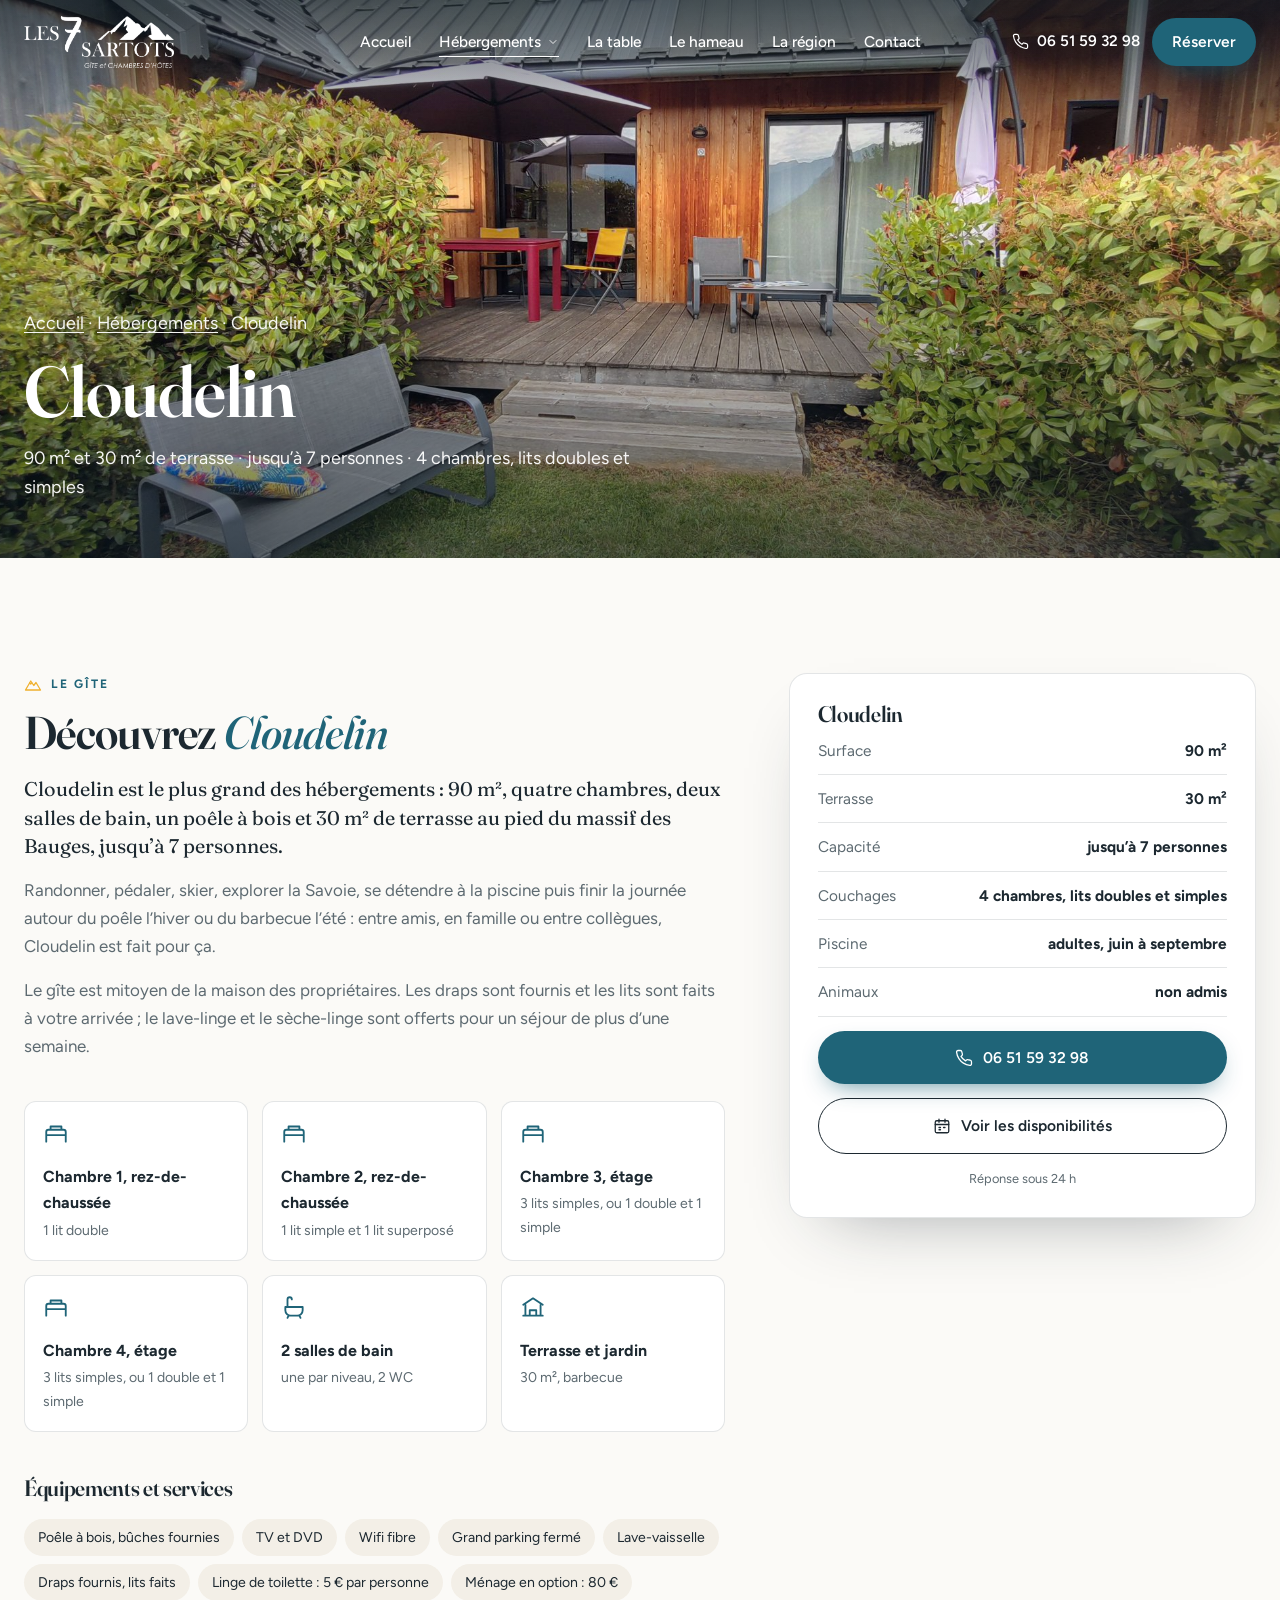
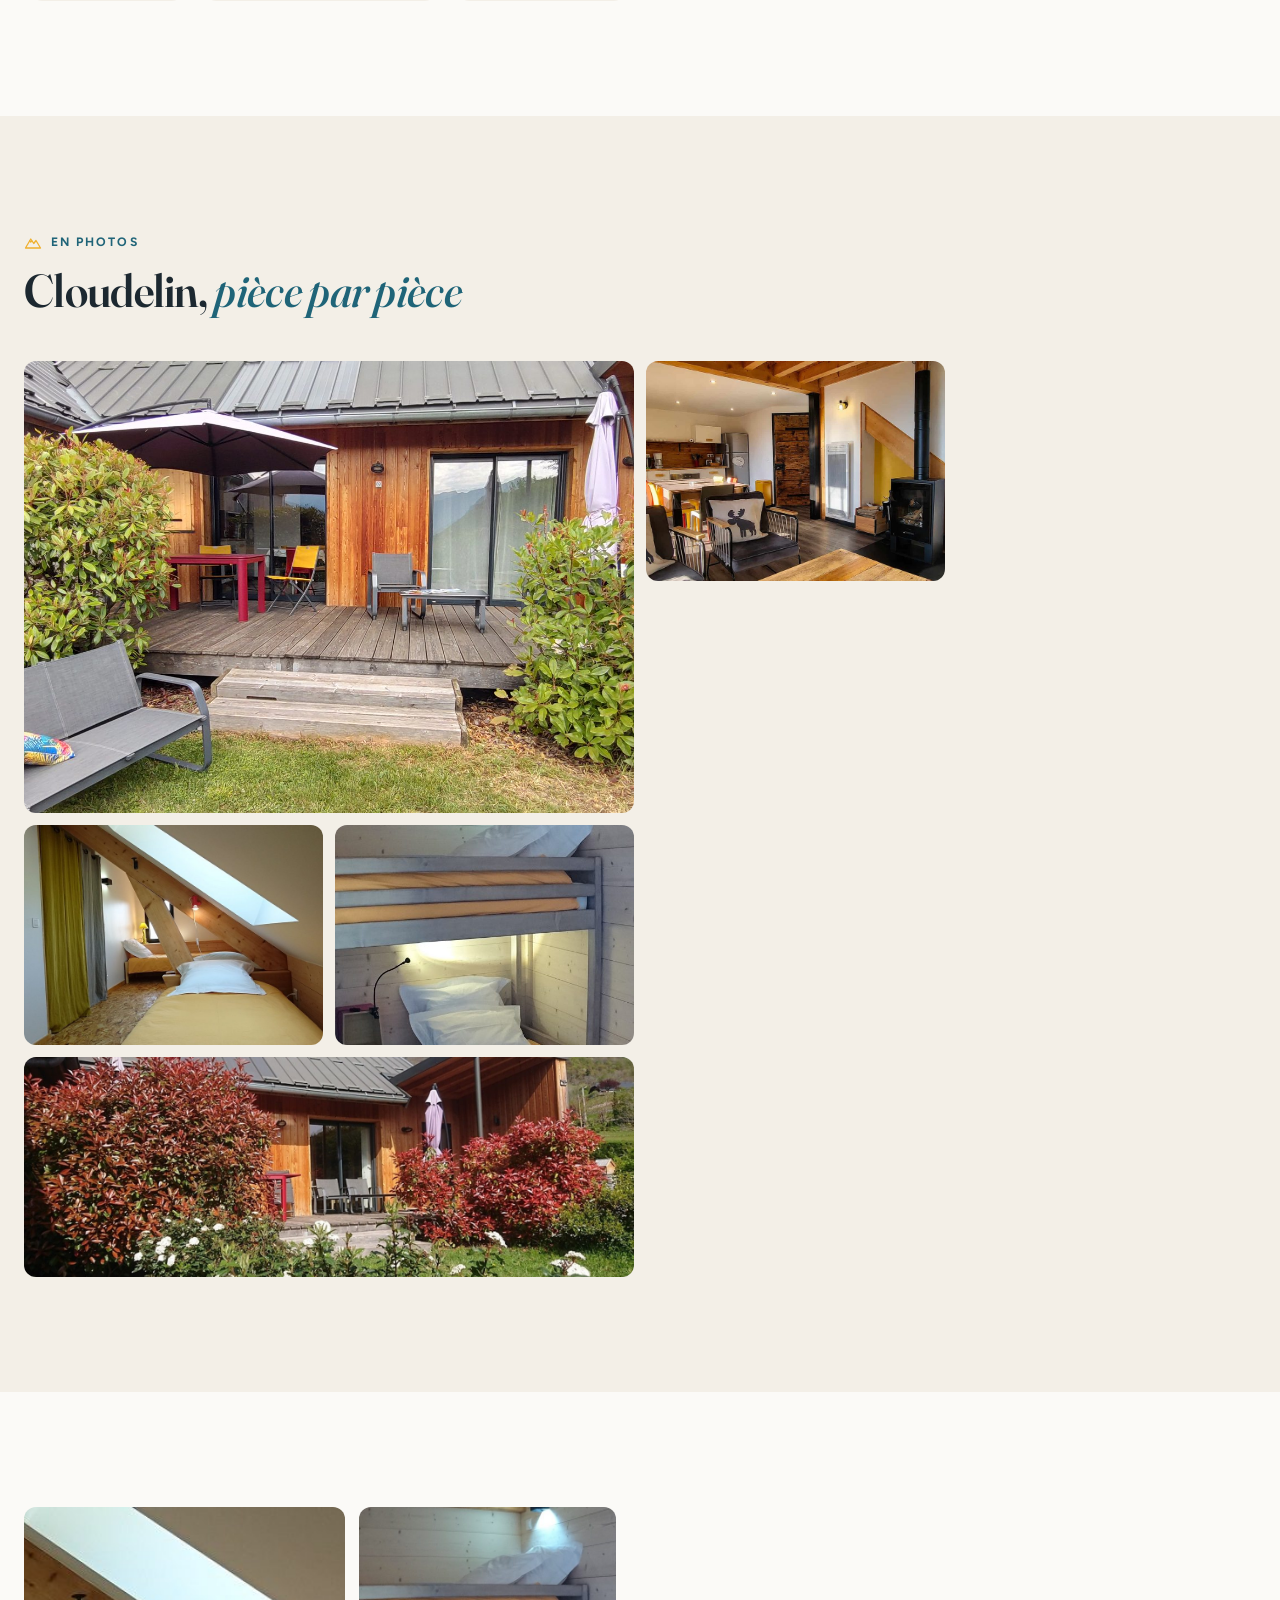
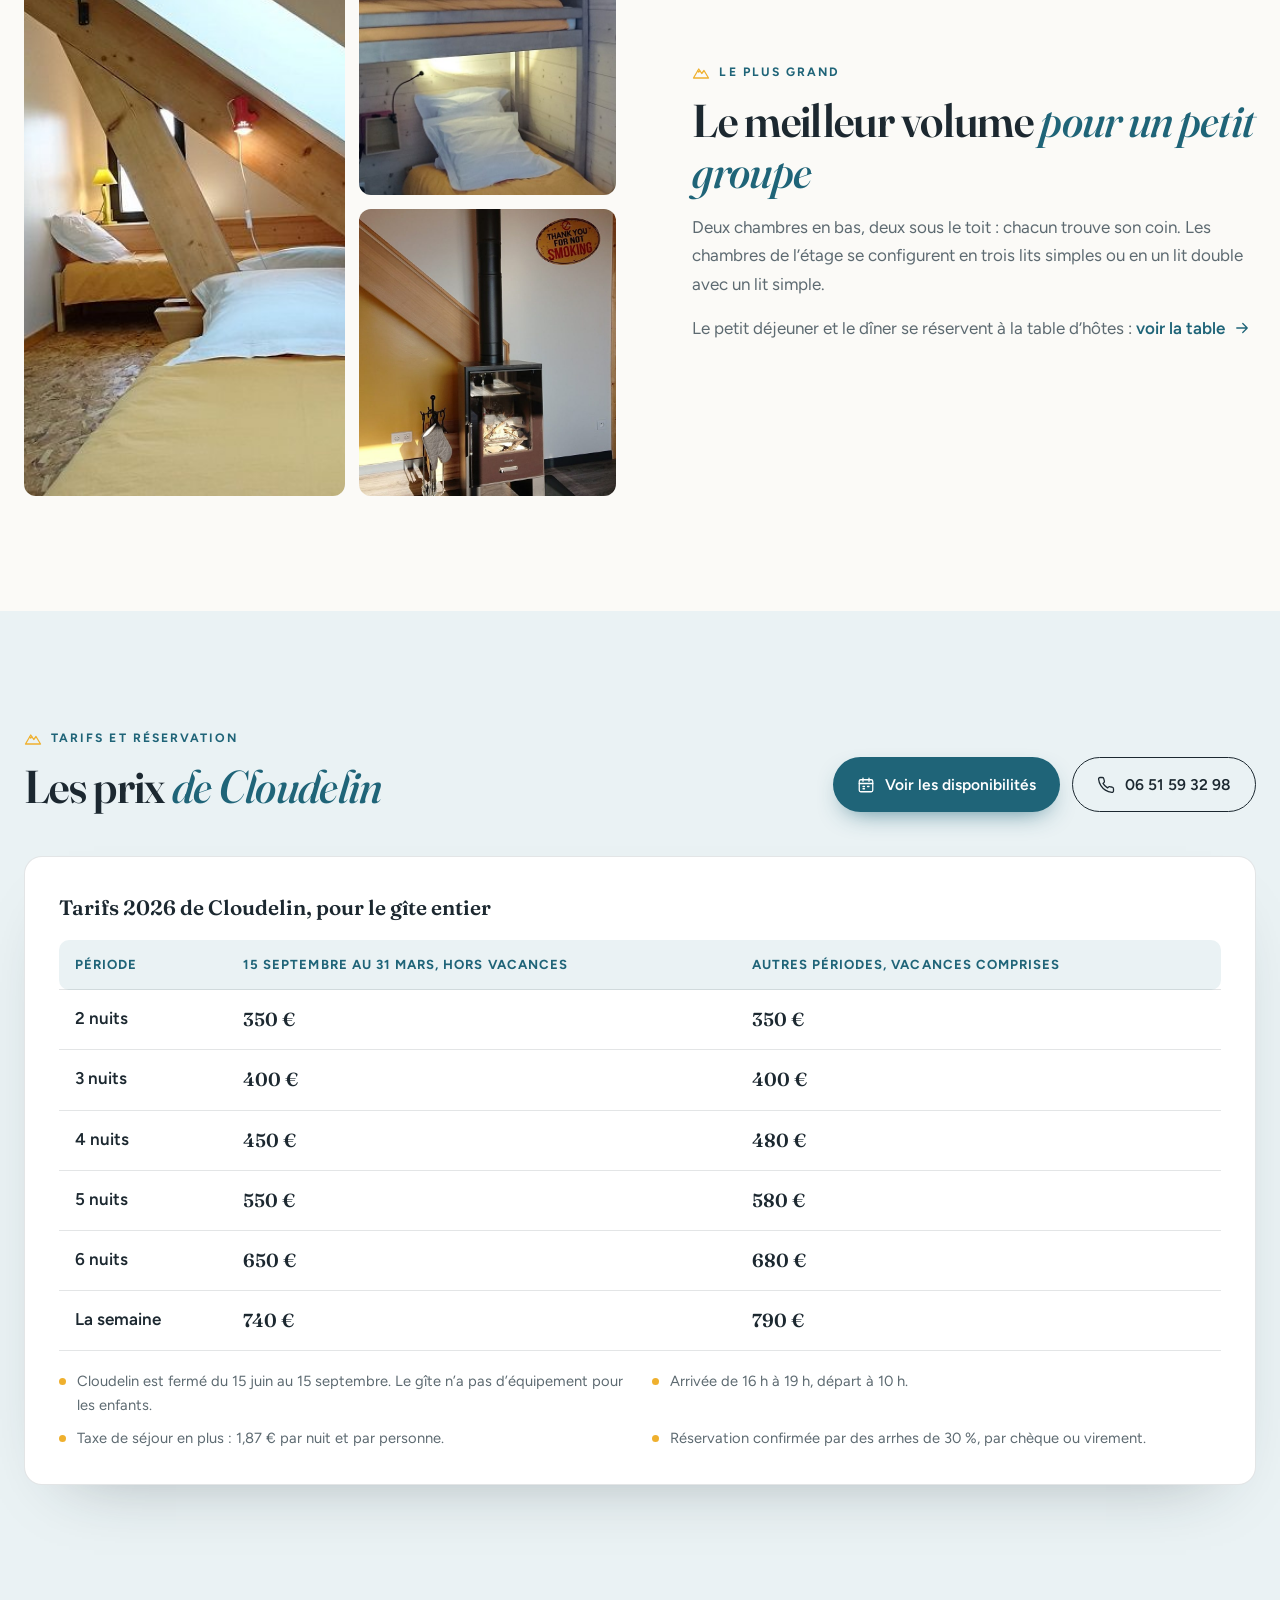
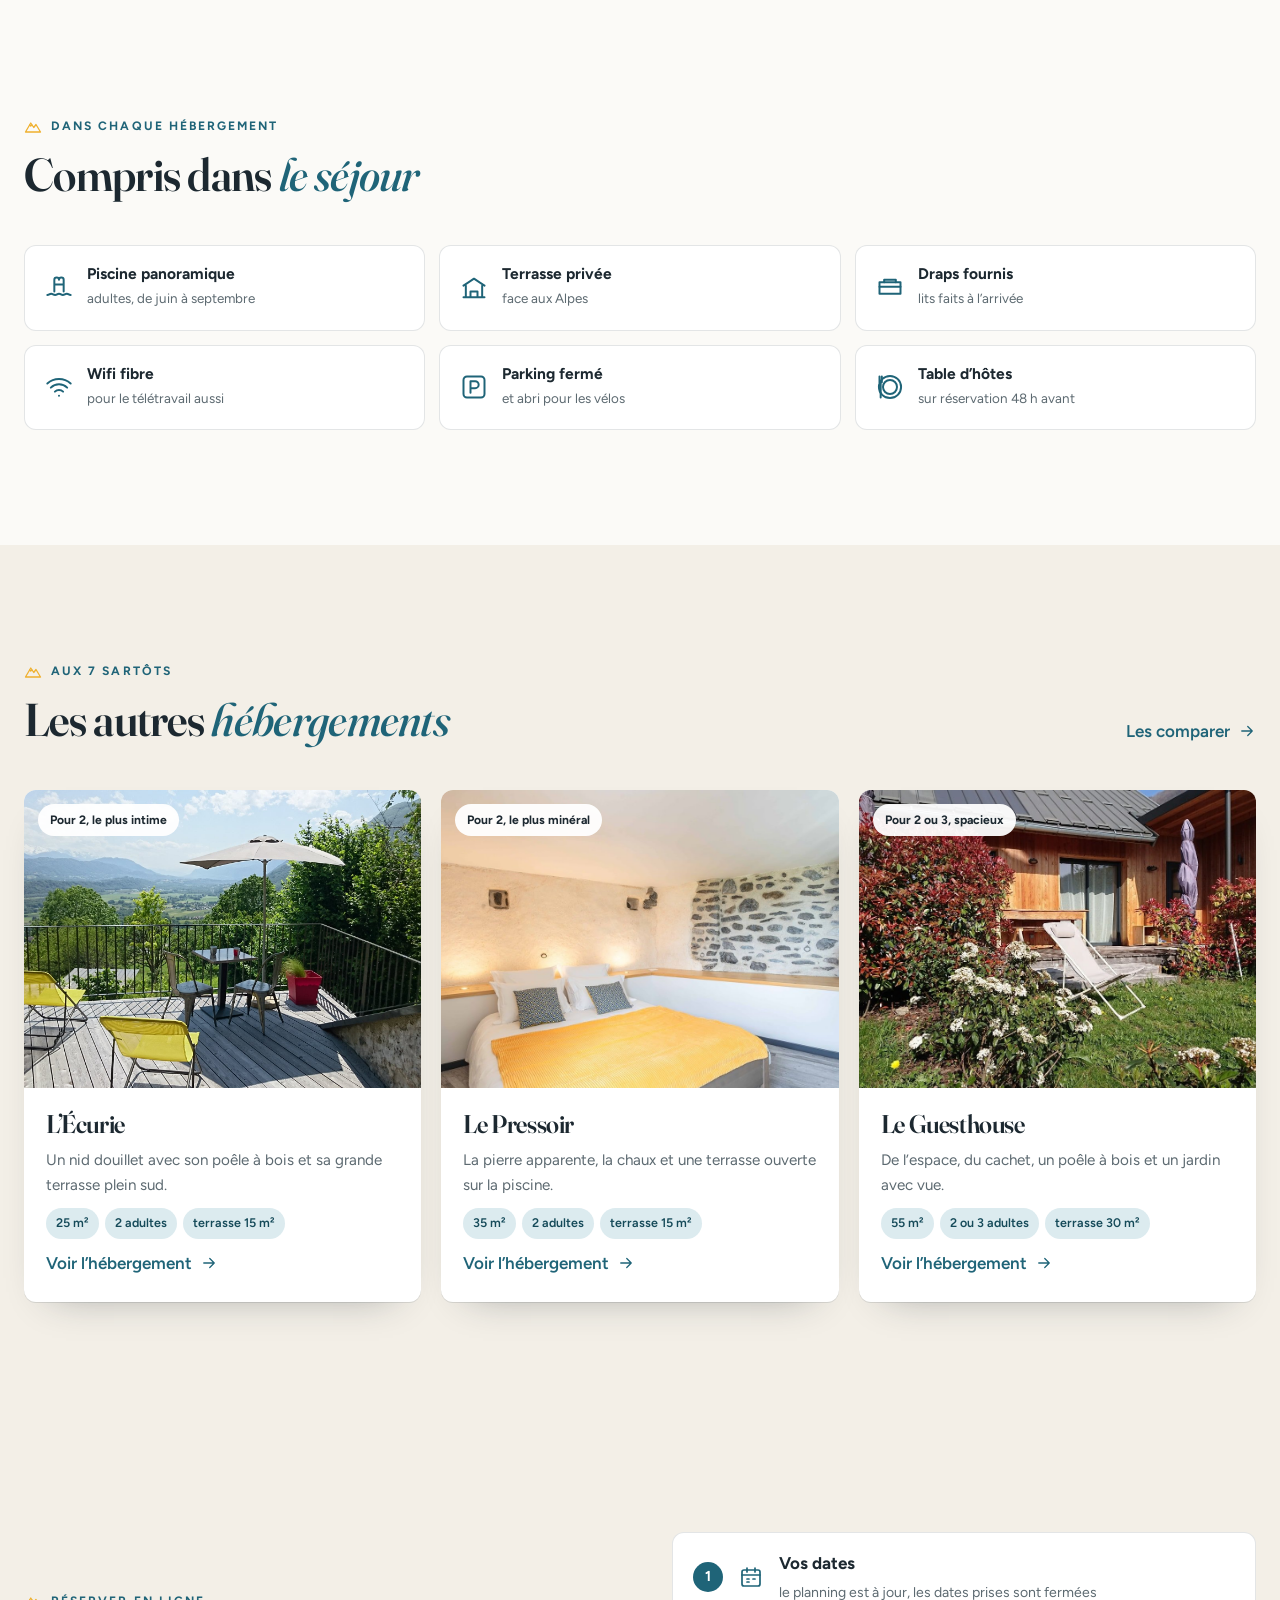
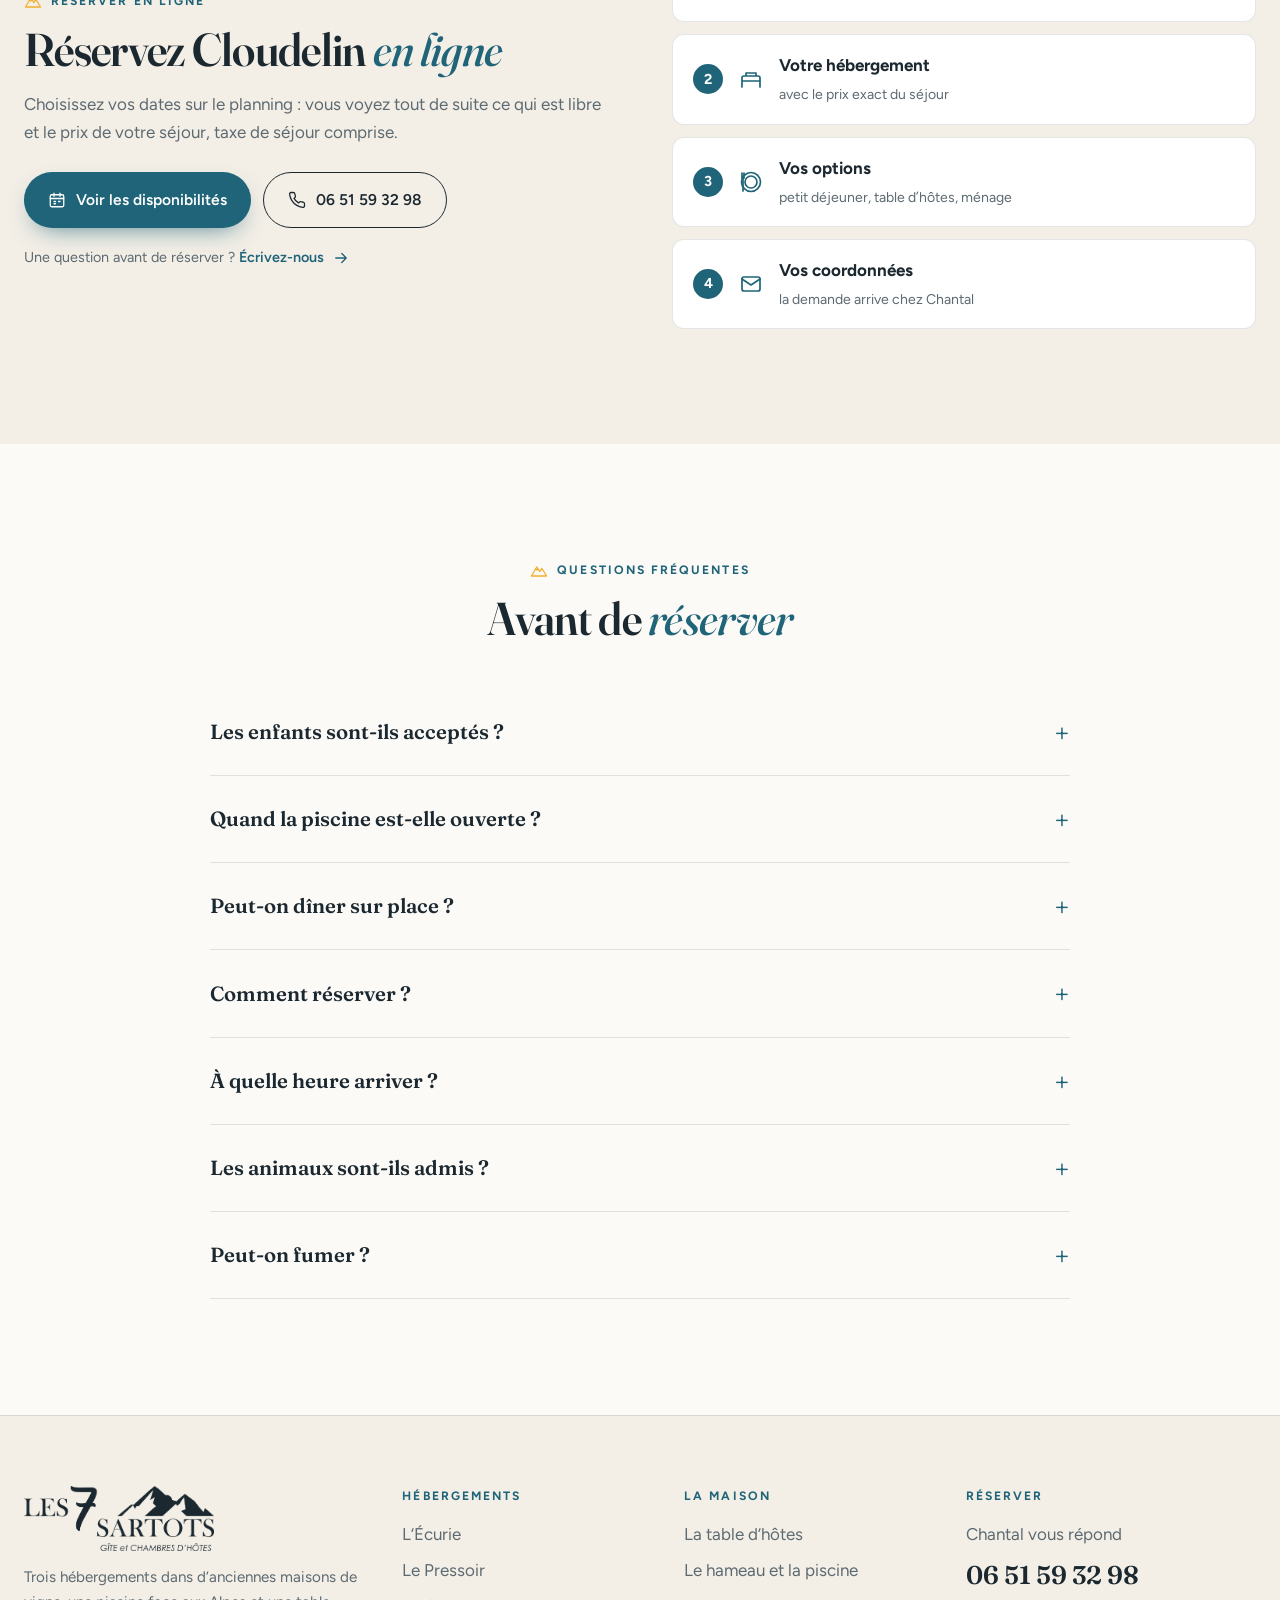
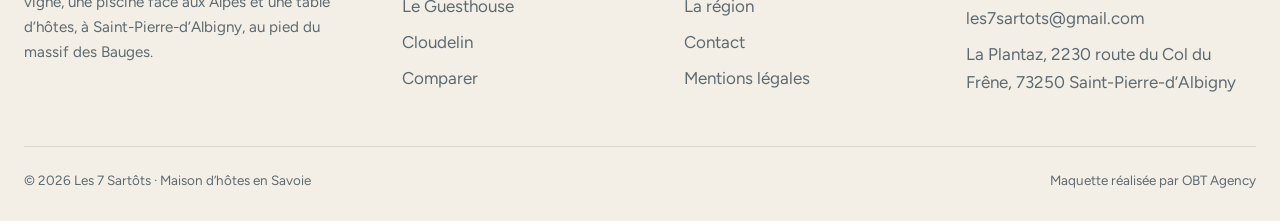
==== commit 565cfe8d: "Panneau de réservation en démonstration, formulaire sur la seule page contact Co-Authored-By: Claude" ====
--- a/cloudelin.html
+++ b/cloudelin.html
@@ -26,7 +26,7 @@
     </ul>
     <div class="actions">
       <a class="tel-entete" href="tel:+33651593298"><svg viewBox="0 0 24 24" fill="none" stroke="currentColor" stroke-width="1.7" stroke-linecap="round" stroke-linejoin="round" aria-hidden="true"><path d="M22 16.9v3a2 2 0 0 1-2.2 2 19.8 19.8 0 0 1-8.6-3.1 19.5 19.5 0 0 1-6-6A19.8 19.8 0 0 1 2.1 4.2 2 2 0 0 1 4.1 2h3a2 2 0 0 1 2 1.7c.1 1 .4 1.9.7 2.8a2 2 0 0 1-.5 2.1L8 9.9a16 16 0 0 0 6 6l1.3-1.3a2 2 0 0 1 2.1-.4c.9.3 1.8.6 2.8.7a2 2 0 0 1 1.7 2z"/></svg><span>06 51 59 32 98</span></a>
-      <a class="btn btn-plein" href="contact.html#reserver">Réserver</a>
+      <a class="btn btn-plein" href="contact.html#reserver" data-obt-reserve>Réserver</a>
       <button class="burger" aria-label="Menu" aria-expanded="false"><span></span></button>
     </div>
   </div>
@@ -61,7 +61,7 @@
       <div class="ligne"><span>Piscine</span><strong>adultes, juin à septembre</strong></div>
       <div class="ligne"><span>Animaux</span><strong>non admis</strong></div>
       <a class="btn btn-plein" href="tel:+33651593298"><svg viewBox="0 0 24 24" fill="none" stroke="currentColor" stroke-width="1.7" stroke-linecap="round" stroke-linejoin="round" aria-hidden="true"><path d="M22 16.9v3a2 2 0 0 1-2.2 2 19.8 19.8 0 0 1-8.6-3.1 19.5 19.5 0 0 1-6-6A19.8 19.8 0 0 1 2.1 4.2 2 2 0 0 1 4.1 2h3a2 2 0 0 1 2 1.7c.1 1 .4 1.9.7 2.8a2 2 0 0 1-.5 2.1L8 9.9a16 16 0 0 0 6 6l1.3-1.3a2 2 0 0 1 2.1-.4c.9.3 1.8.6 2.8.7a2 2 0 0 1 1.7 2z"/></svg> 06 51 59 32 98</a>
-      <a class="btn btn-contour" href="contact.html?hebergement=cloudelin#reserver">Demander mes dates</a>
+      <a class="btn btn-contour" href="contact.html#reserver" data-obt-reserve="cloudelin"><svg viewBox="0 0 24 24" fill="none" stroke="currentColor" stroke-width="1.7" stroke-linecap="round" stroke-linejoin="round" aria-hidden="true"><rect x="3" y="5" width="18" height="16" rx="2"/><path d="M3 10h18M8 3v4M16 3v4M8 14h2M14 14h2M8 17h2"/></svg> Voir les disponibilités</a>
       <p class="petit-encart">Réponse sous 24 h</p>
     </aside>
   </div>
@@ -88,7 +88,7 @@
 
 <section class="section glacier" id="tarifs">
   <div class="conteneur">
-    <div class="entete-section"><div><span class="surtitre"><svg viewBox="0 0 24 24" fill="none" stroke="currentColor" stroke-width="1.7" stroke-linecap="round" stroke-linejoin="round" aria-hidden="true"><path d="m2 20 7-12 4 6 3-4 6 10z"/><path d="m7.5 10.5 1.5 1.5 1.5-1.5"/></svg>Tarifs et réservation</span><h2>Les prix <em class="it">de Cloudelin</em></h2></div><a class="btn btn-plein" href="tel:+33651593298"><svg viewBox="0 0 24 24" fill="none" stroke="currentColor" stroke-width="1.7" stroke-linecap="round" stroke-linejoin="round" aria-hidden="true"><path d="M22 16.9v3a2 2 0 0 1-2.2 2 19.8 19.8 0 0 1-8.6-3.1 19.5 19.5 0 0 1-6-6A19.8 19.8 0 0 1 2.1 4.2 2 2 0 0 1 4.1 2h3a2 2 0 0 1 2 1.7c.1 1 .4 1.9.7 2.8a2 2 0 0 1-.5 2.1L8 9.9a16 16 0 0 0 6 6l1.3-1.3a2 2 0 0 1 2.1-.4c.9.3 1.8.6 2.8.7a2 2 0 0 1 1.7 2z"/></svg> 06 51 59 32 98</a></div>
+    <div class="entete-section"><div><span class="surtitre"><svg viewBox="0 0 24 24" fill="none" stroke="currentColor" stroke-width="1.7" stroke-linecap="round" stroke-linejoin="round" aria-hidden="true"><path d="m2 20 7-12 4 6 3-4 6 10z"/><path d="m7.5 10.5 1.5 1.5 1.5-1.5"/></svg>Tarifs et réservation</span><h2>Les prix <em class="it">de Cloudelin</em></h2></div><div class="boutons"><a class="btn btn-plein" href="contact.html#reserver" data-obt-reserve="cloudelin"><svg viewBox="0 0 24 24" fill="none" stroke="currentColor" stroke-width="1.7" stroke-linecap="round" stroke-linejoin="round" aria-hidden="true"><rect x="3" y="5" width="18" height="16" rx="2"/><path d="M3 10h18M8 3v4M16 3v4M8 14h2M14 14h2M8 17h2"/></svg> Voir les disponibilités</a><a class="btn btn-contour" href="tel:+33651593298"><svg viewBox="0 0 24 24" fill="none" stroke="currentColor" stroke-width="1.7" stroke-linecap="round" stroke-linejoin="round" aria-hidden="true"><path d="M22 16.9v3a2 2 0 0 1-2.2 2 19.8 19.8 0 0 1-8.6-3.1 19.5 19.5 0 0 1-6-6A19.8 19.8 0 0 1 2.1 4.2 2 2 0 0 1 4.1 2h3a2 2 0 0 1 2 1.7c.1 1 .4 1.9.7 2.8a2 2 0 0 1-.5 2.1L8 9.9a16 16 0 0 0 6 6l1.3-1.3a2 2 0 0 1 2.1-.4c.9.3 1.8.6 2.8.7a2 2 0 0 1 1.7 2z"/></svg> 06 51 59 32 98</a></div></div>
     <div class="tarifs" data-reveal>
   <div class="tableau-defile"><table><caption>Tarifs 2026 de Cloudelin, pour le gîte entier</caption><thead><tr><th scope="col">Période</th><th scope="col">15 septembre au 31 mars, hors vacances</th><th scope="col">Autres périodes, vacances comprises</th></tr></thead><tbody><tr><th scope="row">2 nuits</th><td>350 €</td><td>350 €</td></tr><tr><th scope="row">3 nuits</th><td>400 €</td><td>400 €</td></tr><tr><th scope="row">4 nuits</th><td>450 €</td><td>480 €</td></tr><tr><th scope="row">5 nuits</th><td>550 €</td><td>580 €</td></tr><tr><th scope="row">6 nuits</th><td>650 €</td><td>680 €</td></tr><tr><th scope="row">La semaine</th><td>740 €</td><td>790 €</td></tr></tbody></table></div>
   <ul class="notes-tarifs"><li>Cloudelin est fermé du 15 juin au 15 septembre. Le gîte n’a pas d’équipement pour les enfants.</li><li>Arrivée de 16 h à 19 h, départ à 10 h.</li><li>Taxe de séjour en plus : 1,87 € par nuit et par personne.</li><li>Réservation confirmée par des arrhes de 30 %, par chèque ou virement.</li></ul>
@@ -134,40 +134,22 @@
   </div>
 </section>
 
-<section class="section creme">
-  <div class="conteneur contact-grille">
+<section class="section creme" id="reservation">
+  <div class="conteneur bloc-resa">
     <div data-reveal>
-      <span class="surtitre"><svg viewBox="0 0 24 24" fill="none" stroke="currentColor" stroke-width="1.7" stroke-linecap="round" stroke-linejoin="round" aria-hidden="true"><path d="m2 20 7-12 4 6 3-4 6 10z"/><path d="m7.5 10.5 1.5 1.5 1.5-1.5"/></svg>Réserver Cloudelin</span>
-      <h2>Parlons de <em class="it">vos dates</em></h2>
-      <p class="intro-contact">Le plus simple est d’appeler ; sinon, laissez vos dates et vous avez une réponse dans les 24 h.</p>
-      <div class="coordonnees">
-  <a href="tel:+33651593298"><svg viewBox="0 0 24 24" fill="none" stroke="currentColor" stroke-width="1.7" stroke-linecap="round" stroke-linejoin="round" aria-hidden="true"><path d="M22 16.9v3a2 2 0 0 1-2.2 2 19.8 19.8 0 0 1-8.6-3.1 19.5 19.5 0 0 1-6-6A19.8 19.8 0 0 1 2.1 4.2 2 2 0 0 1 4.1 2h3a2 2 0 0 1 2 1.7c.1 1 .4 1.9.7 2.8a2 2 0 0 1-.5 2.1L8 9.9a16 16 0 0 0 6 6l1.3-1.3a2 2 0 0 1 2.1-.4c.9.3 1.8.6 2.8.7a2 2 0 0 1 1.7 2z"/></svg><span><small>Téléphone</small><strong>06 51 59 32 98</strong></span></a>
-  <a href="mailto:les7sartots@gmail.com"><svg viewBox="0 0 24 24" fill="none" stroke="currentColor" stroke-width="1.7" stroke-linecap="round" stroke-linejoin="round" aria-hidden="true"><rect x="3" y="5" width="18" height="14" rx="2"/><path d="m3 7 9 6 9-6"/></svg><span><small>E-mail</small><strong>les7sartots@gmail.com</strong></span></a>
-  <a href="https://www.google.com/maps/place/G%C3%AEtes+et+chambres+d%27h%C3%B4tes+-+Piscine+-+Les7Sart%C3%B4ts/@45.576599,6.1528576,17z/data=!4m6!3m5!1s0x478bb79be70e8235:0xf3c6ec933bf618c9!8m2!3d45.576599!4d6.1528576" target="_blank" rel="noopener"><svg viewBox="0 0 24 24" fill="none" stroke="currentColor" stroke-width="1.7" stroke-linecap="round" stroke-linejoin="round" aria-hidden="true"><path d="M12 22s7-6.1 7-12a7 7 0 0 0-14 0c0 5.9 7 12 7 12z"/><circle cx="12" cy="10" r="2.5"/></svg><span><small>Adresse</small><strong>La Plantaz, 2230 route du Col du Frêne, 73250 Saint-Pierre-d’Albigny</strong></span></a>
-</div>
-      <a class="note-carte" href="https://www.google.com/maps/place/G%C3%AEtes+et+chambres+d%27h%C3%B4tes+-+Piscine+-+Les7Sart%C3%B4ts/@45.576599,6.1528576,17z/data=!4m6!3m5!1s0x478bb79be70e8235:0xf3c6ec933bf618c9!8m2!3d45.576599!4d6.1528576" target="_blank" rel="noopener"><strong>5,0</strong><span><span class="etoiles">★★★★★</span><small>107 avis Google</small></span></a>
-      <div class="carte-maps"><iframe src="https://maps.google.com/maps?q=45.576599,6.1528576&z=11&output=embed" title="Les 7 Sartôts sur Google Maps" loading="lazy" referrerpolicy="no-referrer-when-downgrade"></iframe></div>
+      <span class="surtitre"><svg viewBox="0 0 24 24" fill="none" stroke="currentColor" stroke-width="1.7" stroke-linecap="round" stroke-linejoin="round" aria-hidden="true"><path d="m2 20 7-12 4 6 3-4 6 10z"/><path d="m7.5 10.5 1.5 1.5 1.5-1.5"/></svg>Réserver en ligne</span>
+      <h2>Réservez Cloudelin <em class="it">en ligne</em></h2>
+      <p class="intro-contact">Choisissez vos dates sur le planning : vous voyez tout de suite ce qui est libre et le prix de votre séjour, taxe de séjour comprise.</p>
+      <div class="boutons"><a class="btn btn-plein" href="contact.html#reserver" data-obt-reserve="cloudelin"><svg viewBox="0 0 24 24" fill="none" stroke="currentColor" stroke-width="1.7" stroke-linecap="round" stroke-linejoin="round" aria-hidden="true"><rect x="3" y="5" width="18" height="16" rx="2"/><path d="M3 10h18M8 3v4M16 3v4M8 14h2M14 14h2M8 17h2"/></svg> Voir les disponibilités</a><a class="btn btn-contour" href="tel:+33651593298"><svg viewBox="0 0 24 24" fill="none" stroke="currentColor" stroke-width="1.7" stroke-linecap="round" stroke-linejoin="round" aria-hidden="true"><path d="M22 16.9v3a2 2 0 0 1-2.2 2 19.8 19.8 0 0 1-8.6-3.1 19.5 19.5 0 0 1-6-6A19.8 19.8 0 0 1 2.1 4.2 2 2 0 0 1 4.1 2h3a2 2 0 0 1 2 1.7c.1 1 .4 1.9.7 2.8a2 2 0 0 1-.5 2.1L8 9.9a16 16 0 0 0 6 6l1.3-1.3a2 2 0 0 1 2.1-.4c.9.3 1.8.6 2.8.7a2 2 0 0 1 1.7 2z"/></svg> 06 51 59 32 98</a></div>
+      <p class="petit">Une question avant de réserver ? <a class="lien-fleche" href="contact.html">Écrivez-nous <svg viewBox="0 0 24 24" fill="none" stroke="currentColor" stroke-width="1.7" stroke-linecap="round" stroke-linejoin="round" aria-hidden="true"><path d="M5 12h14M13 6l6 6-6 6"/></svg></a></p>
     </div>
-    <div data-reveal><form class="formulaire" id="reserver" novalidate>
-  <h3>Demander vos dates</h3>
-  <label>Prénom et nom<input type="text" name="nom" autocomplete="name" required></label>
-  <label>Téléphone<input type="tel" name="tel" autocomplete="tel"></label>
-  <label class="plein-l">E-mail<input type="email" name="email" autocomplete="email" required></label>
-  <label>Arrivée<input type="date" name="arrivee"></label>
-  <label>Départ<input type="date" name="depart"></label>
-  <label class="plein-l">Nombre d’adultes<select name="adultes"><option>1</option><option selected>2</option><option>3</option><option>4</option><option>5</option><option>6</option><option>7</option></select></label>
-  <div class="plein-l"><span class="etiquette-champ">Hébergement souhaité</span><div class="choix-gites"><label><input type="checkbox" name="hebergement" value="L’Écurie"> L’Écurie</label><label><input type="checkbox" name="hebergement" value="Le Pressoir"> Le Pressoir</label><label><input type="checkbox" name="hebergement" value="Le Guesthouse"> Le Guesthouse</label><label><input type="checkbox" name="hebergement" value="Cloudelin" checked> Cloudelin</label></div></div>
-  <label class="plein-l choix-table"><input type="checkbox" name="table"> Nous aimerions dîner à la table d’hôtes</label>
-  <label class="plein-l">Message<textarea name="message" placeholder="Votre heure d’arrivée, une allergie, une question sur la région…"></textarea></label>
-  <button class="btn btn-plein envoyer" type="submit">Envoyer ma demande <svg viewBox="0 0 24 24" fill="none" stroke="currentColor" stroke-width="1.7" stroke-linecap="round" stroke-linejoin="round" aria-hidden="true"><path d="M5 12h14M13 6l6 6-6 6"/></svg></button>
-  <p class="merci">Merci ! Chantal vous répond dans les 24 h avec les disponibilités. (Maquette : aucun message n’est envoyé.)</p>
-</form></div>
+    <ol class="etapes-resa" data-reveal><li><span class="num">1</span><svg viewBox="0 0 24 24" fill="none" stroke="currentColor" stroke-width="1.7" stroke-linecap="round" stroke-linejoin="round" aria-hidden="true"><rect x="3" y="5" width="18" height="16" rx="2"/><path d="M3 10h18M8 3v4M16 3v4M8 14h2M14 14h2M8 17h2"/></svg><div><strong>Vos dates</strong><small>le planning est à jour, les dates prises sont fermées</small></div></li><li><span class="num">2</span><svg viewBox="0 0 24 24" fill="none" stroke="currentColor" stroke-width="1.7" stroke-linecap="round" stroke-linejoin="round" aria-hidden="true"><path d="M3 18v-7a2 2 0 0 1 2-2h14a2 2 0 0 1 2 2v7M3 14h18M3 18v2M21 18v2M7 9V6h10v3"/></svg><div><strong>Votre hébergement</strong><small>avec le prix exact du séjour</small></div></li><li><span class="num">3</span><svg viewBox="0 0 24 24" fill="none" stroke="currentColor" stroke-width="1.7" stroke-linecap="round" stroke-linejoin="round" aria-hidden="true"><circle cx="12" cy="12" r="6"/><circle cx="12" cy="12" r="9.5"/><path d="M3 3v5M5 3v5M4 8v13"/></svg><div><strong>Vos options</strong><small>petit déjeuner, table d’hôtes, ménage</small></div></li><li><span class="num">4</span><svg viewBox="0 0 24 24" fill="none" stroke="currentColor" stroke-width="1.7" stroke-linecap="round" stroke-linejoin="round" aria-hidden="true"><rect x="3" y="5" width="18" height="14" rx="2"/><path d="m3 7 9 6 9-6"/></svg><div><strong>Vos coordonnées</strong><small>la demande arrive chez Chantal</small></div></li></ol>
   </div>
 </section>
 <section class="section">
   <div class="conteneur">
     <div class="entete-section centre"><div><span class="surtitre"><svg viewBox="0 0 24 24" fill="none" stroke="currentColor" stroke-width="1.7" stroke-linecap="round" stroke-linejoin="round" aria-hidden="true"><path d="m2 20 7-12 4 6 3-4 6 10z"/><path d="m7.5 10.5 1.5 1.5 1.5-1.5"/></svg>Questions fréquentes</span><h2>Avant de <em class="it">réserver</em></h2></div></div>
-    <div class="faq"><details><summary>Les enfants sont-ils acceptés ?</summary><p>Les 7 Sartôts sont une maison d’hôtes pensée pour les adultes : la piscine est réservée aux plus de 18 ans et les hébergements n’ont pas d’équipement pour les enfants.</p></details><details><summary>Quand la piscine est-elle ouverte ?</summary><p>Tous les jours de juin à fin septembre, de 11 h 15 à 19 h, sauf intempéries ou maintenance. Elle est réservée aux adultes.</p></details><details><summary>Peut-on dîner sur place ?</summary><p>Oui, à la table d’hôtes, sur réservation au moins 48 h à l’avance : 25 € par personne, servi à 19 h 30. Le petit déjeuner est à 10 € par personne, entre 8 h et 9 h 30.</p></details><details><summary>Comment réserver ?</summary><p>Appelez au 06 51 59 32 98 ou envoyez une demande avec le formulaire : vous avez une réponse dans les 24 h. Pour confirmer, des arrhes de 30 % sont demandées, par chèque ou virement.</p></details><details><summary>À quelle heure arriver ?</summary><p>Entre 16 h et 19 h. Si vous arrivez plus tard, prévenez-nous. Le départ se fait à 10 h 30 (10 h en été ; 10 h toute l’année au Guesthouse et à Cloudelin).</p></details><details><summary>Les animaux sont-ils admis ?</summary><p>Non, les animaux ne sont pas admis aux 7 Sartôts.</p></details><details><summary>Peut-on fumer ?</summary><p>Les gîtes, les terrasses et la piscine sont non-fumeurs. Un espace est aménagé pour les fumeurs : la télécabine, une vraie cabine de remontée mécanique posée dans le jardin.</p></details></div>
+    <div class="faq"><details><summary>Les enfants sont-ils acceptés ?</summary><p>Les 7 Sartôts sont une maison d’hôtes pensée pour les adultes : la piscine est réservée aux plus de 18 ans et les hébergements n’ont pas d’équipement pour les enfants.</p></details><details><summary>Quand la piscine est-elle ouverte ?</summary><p>Tous les jours de juin à fin septembre, de 11 h 15 à 19 h, sauf intempéries ou maintenance. Elle est réservée aux adultes.</p></details><details><summary>Peut-on dîner sur place ?</summary><p>Oui, à la table d’hôtes, sur réservation au moins 48 h à l’avance : 25 € par personne, servi à 19 h 30. Le petit déjeuner est à 10 € par personne, entre 8 h et 9 h 30.</p></details><details><summary>Comment réserver ?</summary><p>En ligne, avec le bouton « Réserver » : vous choisissez vos dates sur le planning, votre hébergement et vos options. Le prix du séjour s’affiche aussitôt. Vous pouvez aussi appeler au 06 51 59 32 98. Pour confirmer, des arrhes de 30 % sont demandées, par chèque ou virement.</p></details><details><summary>À quelle heure arriver ?</summary><p>Entre 16 h et 19 h. Si vous arrivez plus tard, prévenez-nous. Le départ se fait à 10 h 30 (10 h en été ; 10 h toute l’année au Guesthouse et à Cloudelin).</p></details><details><summary>Les animaux sont-ils admis ?</summary><p>Non, les animaux ne sont pas admis aux 7 Sartôts.</p></details><details><summary>Peut-on fumer ?</summary><p>Les gîtes, les terrasses et la piscine sont non-fumeurs. Un espace est aménagé pour les fumeurs : la télécabine, une vraie cabine de remontée mécanique posée dans le jardin.</p></details></div>
   </div>
 </section>
 </main>
@@ -187,8 +169,11 @@
 </footer>
 <nav class="barre-mobile" aria-label="Contact rapide">
   <a class="appeler" href="tel:+33651593298"><svg viewBox="0 0 24 24" fill="none" stroke="currentColor" stroke-width="1.7" stroke-linecap="round" stroke-linejoin="round" aria-hidden="true"><path d="M22 16.9v3a2 2 0 0 1-2.2 2 19.8 19.8 0 0 1-8.6-3.1 19.5 19.5 0 0 1-6-6A19.8 19.8 0 0 1 2.1 4.2 2 2 0 0 1 4.1 2h3a2 2 0 0 1 2 1.7c.1 1 .4 1.9.7 2.8a2 2 0 0 1-.5 2.1L8 9.9a16 16 0 0 0 6 6l1.3-1.3a2 2 0 0 1 2.1-.4c.9.3 1.8.6 2.8.7a2 2 0 0 1 1.7 2z"/></svg> Appeler</a>
-  <a href="contact.html#reserver"><svg viewBox="0 0 24 24" fill="none" stroke="currentColor" stroke-width="1.7" stroke-linecap="round" stroke-linejoin="round" aria-hidden="true"><rect x="3" y="5" width="18" height="14" rx="2"/><path d="m3 7 9 6 9-6"/></svg> Demande</a>
+  <a href="contact.html#reserver" data-obt-reserve><svg viewBox="0 0 24 24" fill="none" stroke="currentColor" stroke-width="1.7" stroke-linecap="round" stroke-linejoin="round" aria-hidden="true"><rect x="3" y="5" width="18" height="16" rx="2"/><path d="M3 10h18M8 3v4M16 3v4M8 14h2M14 14h2M8 17h2"/></svg> Réserver</a>
 </nav>
 <script src="js/site.js"></script>
+<div data-obt-booking data-obt-key="demo-les-7-sartots" data-obt-api="https://demo-sartots.obt.invalid" data-obt-form-key="demo" data-obt-form-endpoint="https://demo-sartots.obt.invalid/envoi" data-obt-subject="Demande de réservation aux 7 Sartôts"></div>
+<script src="js/obt-demo.js"></script>
+<script src="https://obt-gestion.com/blocks/obt-booking.js" defer></script>
 </body>
 </html>
--- a/css/style.css
+++ b/css/style.css
@@ -449,3 +449,18 @@
   .note-heros{padding:7px 14px;font-size:13.5px;gap:8px}
   .menu-mini{grid-template-columns:1fr}
 }
+
+/* Réservation en ligne : bloc des pages et habillage du panneau OBT */
+.bloc-resa{display:grid;grid-template-columns:1fr 1fr;gap:clamp(30px,5vw,70px);align-items:center}
+.bloc-resa .boutons,.entete-section .boutons{display:flex;gap:12px;flex-wrap:wrap;margin-top:26px}
+.entete-section .boutons{margin-top:0}
+.bloc-resa .petit{margin-top:18px}
+.etapes-resa{list-style:none;display:flex;flex-direction:column;gap:12px}
+.etapes-resa li{display:flex;align-items:center;gap:16px;background:#fff;border:1px solid var(--trait);border-radius:var(--r);padding:16px 20px}
+.etapes-resa .num{width:30px;height:30px;border-radius:50%;background:var(--lac);color:#fff;display:grid;place-items:center;font-weight:700;font-size:.9rem;flex:none}
+.etapes-resa svg{width:24px;height:24px;color:var(--lac);flex:none}
+.etapes-resa strong{display:block}
+.etapes-resa small{color:var(--doux);font-size:.88rem}
+.btn-contour-blanc svg{width:18px;height:18px}
+:root{--obt-accent:#1f6478;--obt-accent-text:#fff;--obt-bg:#fbfaf7;--obt-text:#1c2830;--obt-line:rgba(28,40,48,.14);--obt-radius:12px}
+@media (max-width:900px){.bloc-resa{grid-template-columns:1fr}}
